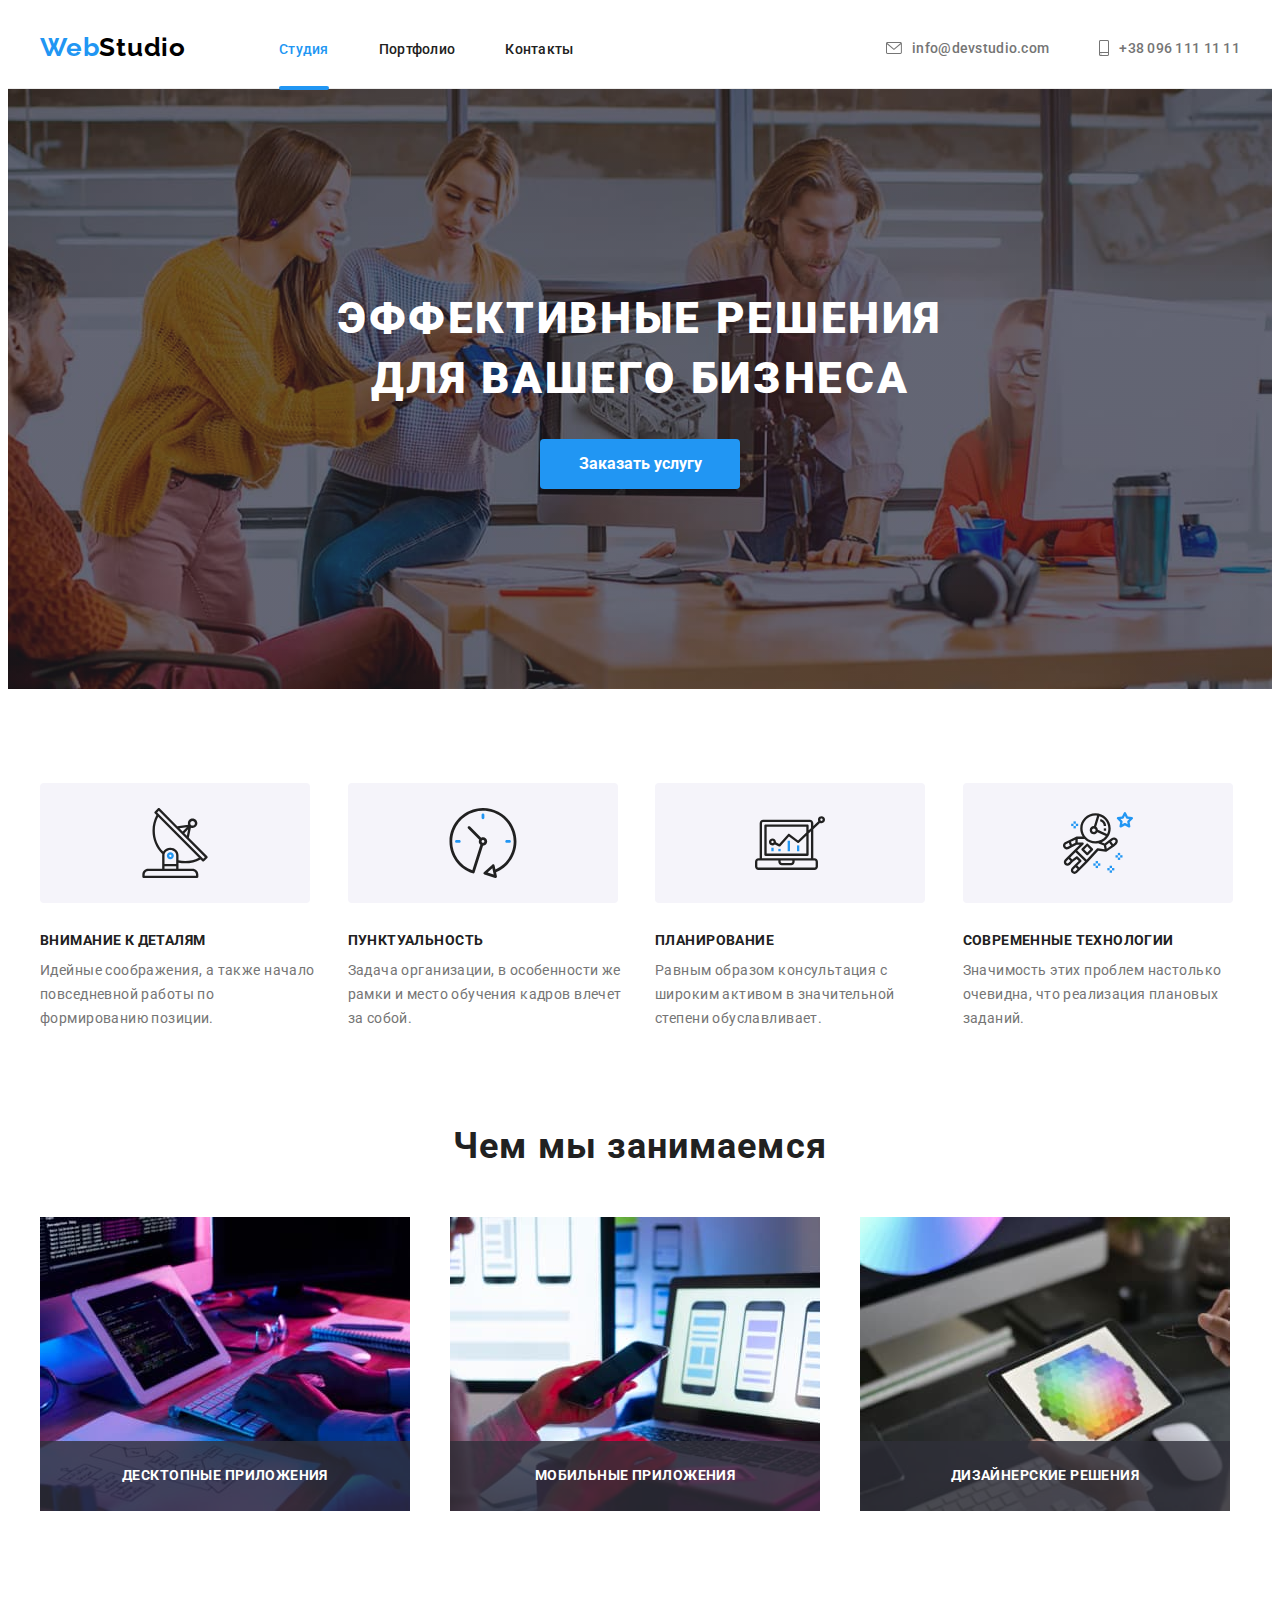
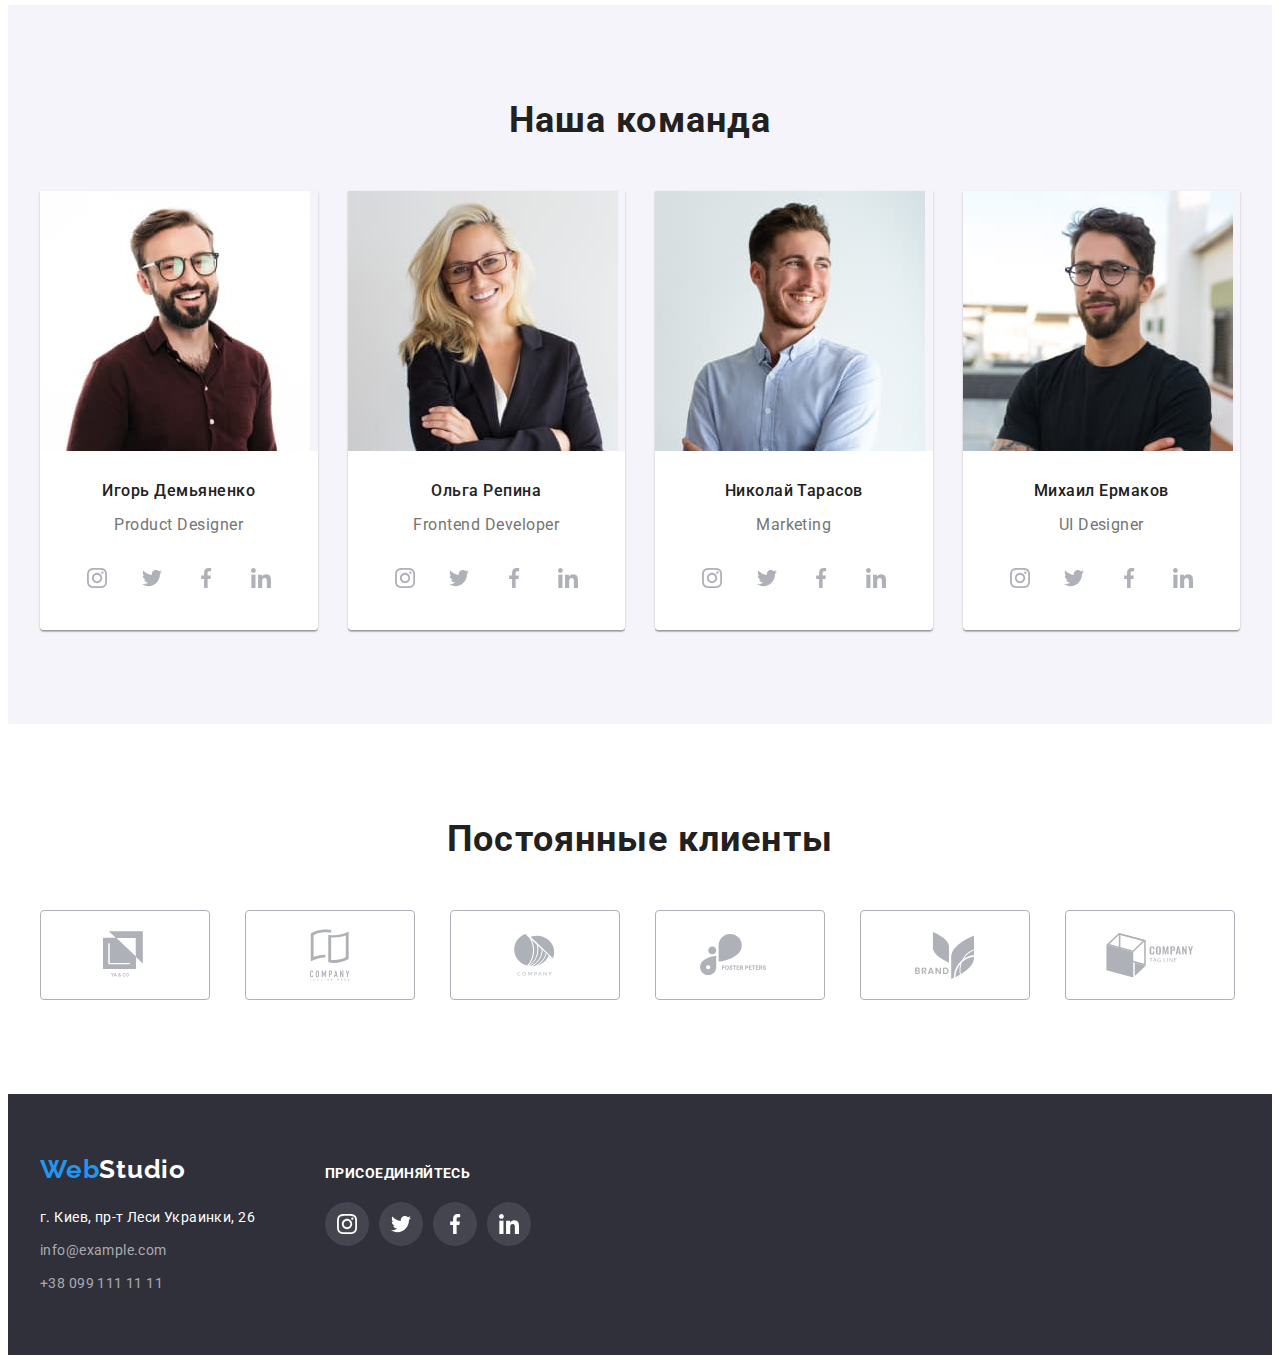
==== index.html @ cebd1005 "Добавляет файлы и папки с дз#5" ====
<!DOCTYPE html>
<html lang="ru">
<head>
    <meta charset="UTF-8">
    <meta http-equiv="X-UA-Compatible" content="IE=edge">
    <meta name="viewport" content="width=device-width, initial-scale=1.0">
    <title>Студия -> Веб-студия</title>
    <link rel="preconnect" href="https://fonts.gstatic.com">
    <link href="https://fonts.googleapis.com/css2?family=Raleway:wght@700&family=Roboto:wght@400;500;700;900&display=swap"
        rel="stylesheet">
    <link rel="stylesheet" href="https://cdnjs.cloudflare.com/ajax/libs/modern-normalize/1.0.0/modern-normalize.min.css"
        integrity="sha512-ISS7cAi1PEhQ8jnbJpJZMd29NlhNj4AWYyLOSp2CE/CsHxTCu+r+t0D2yoJudVrd0/8fTVPUVDzY5Tvli75u/g=="
        crossorigin="anonymous" />
    <link rel="stylesheet" href="https://cdnjs.cloudflare.com/ajax/libs/animate.css/4.1.1/animate.min.css" />
    <link rel="stylesheet" href="./css/styles.css">
</head>

<body>
    <header class="main-header">
        <div class="container">
            <nav class="navigation">
                <a class="logo link animate__rubberBand" href="./index.html" lang="en"><span class="part-logo">Web</span>Studio</a>
                <ul class="navigation-list list">
                    <li class="navigation-item">
                        <a class="navigation-link link current" href="./index.html">Студия</a>
                    </li>
                    <li class="navigation-item">
                        <a class="navigation-link link" href="./portfolio.html">Портфолио</a>
                    </li>
                    <li class="navigation-item">
                        <a class="navigation-link link" href="">Контакты</a>
                    </li>
                </ul>
            </nav>
            <ul class="list-contacts list">
                <li class="list-contacts-item">
                    <a class="channel-link link" href="mailto:info@devstudio.com">
                        <svg width="16" height="12" class="contacts-icon-mail">
                            <use href="./images/sprite.svg#icon-envelope"></use>
                        </svg>
                        info@devstudio.com</a>
                </li>
                <li class="list-contacts-item">
                    <a class="channel-link link" href="tel:+380961111111">
                        <svg width="10" height="16" class="contacts-icon-phone">
                            <use href="./images/sprite.svg#icon-phone"></use>
                        </svg>
                        +38 096 111 11 11</a>
                </li>
            </ul>
        </div>
    </header>
    <main class="main-content">
        <!-- HERO SECTION -->
        <section class="hero">
            <div class="container">
            <h1 class="main-title">Эффективные решения для вашего бизнеса</h1>
            <button class="modal-btn" type="button" data-modal-open>Заказать услугу</button>
            </div>
        </section>
        <!-- ADVANTAGES -->
        <section class="advantages">
            <div class="container">
                <h2 class="visually-hidden">Наши преимущества</h2>
                    <ul class="advantages-icon-list">
                        <li class="advantages-icon-item list">
                            <div class="advantages-icon">
                                <svg class="advantages-icon-img">
                                    <use href="./images/sprite.svg#icon-antenna">
                                    </use>
                                </svg>
                            </div>
                        </li>
                        <li class="advantages-icon-item list">
                            <div class="advantages-icon">
                                <svg class="advantages-icon-img">
                                    <use href="./images/sprite.svg#icon-clock">
                                    </use>
                                </svg>
                            </div>
                        </li>
                        <li class="advantages-icon-item list">
                            <div class="advantages-icon">
                                <svg class="advantages-icon-img">
                                    <use href="./images/sprite.svg#icon-diagram">
                                    </use>
                                </svg>
                            </div>
                        </li>
                        <li class="advantages-icon-item list">
                            <div class="advantages-icon">
                                <svg class="advantages-icon-img">
                                    <use href="./images/sprite.svg#icon-astronaut">
                                    </use>
                                </svg>
                            </div>
                        </li>
                    </ul>
                <ul class="advantages-list list">
                    <li class="advantages-list-item">
                        <h3 class="advantages-list-title">Внимание к деталям</h3>
                        <p class="advantages-list-description">Идейные соображения, а также начало повседневной работы по формированию
                            позиции.</p>
                    </li>
                    <li class="advantages-list-item">
                        <h3 class="advantages-list-title">Пунктуальность</h3>
                        <p class="advantages-list-description">Задача организации, в особенности же рамки и место обучения кадров влечет
                            за собой.</p>
                    </li>
                    <li class="advantages-list-item">
                        <h3 class="advantages-list-title">Планирование</h3>
                        <p class="advantages-list-description">Равным образом консультация с широким активом в значительной степени
                            обуславливает.</p>
                    </li>
                    <li class="advantages-list-item">
                        <h3 class="advantages-list-title">Современные технологии</h3>
                        <p class="advantages-list-description">Значимость этих проблем настолько очевидна, что реализация плановых
                            заданий.</p>
                    </li>
                </ul>
            </div>
        </section>
        <!-- WHAT WE DO -->
        <section class="our-work">
            <div class="container">
                <h2 class="second-title">Чем мы занимаемся</h2>
                <ul class="work-list list">
                    <li class="work-list-item">
                        <img class="work-list-img" src="./images/what_we_do/what_img_1.jpg" alt="разработчик пишет код" width="370"
                            height="294">
                            <p class="work-list-img-title">Десктопные приложения</p>
                    </li>
                    <li class="work-list-item">
                        <img class="work-list-img" src="./images/what_we_do/what_img_2.jpg"
                            alt="дизайнер выбирает варианты мобильной версии сайта" width="370" height="294">
                            <p class="work-list-img-title">Мобильные приложения</p>
                    </li>
                    <li class="work-list-item">
                        <img class="work-list-img" src="./images/what_we_do/what_img_3.jpg" alt="дизайнер выбирает цветовую палитру"
                            width="370" height="294">
                            <p class="work-list-img-title">Дизайнерские решения</p>
                    </li>
                </ul>
            </div>
        </section>
        <!-- OUR TEAM -->
        <section class="team">
            <div class="container">
                <h2 class="second-title">Наша команда</h2>
                <ul class="team-list list">
                    <li class="team-list-item">
                        <img class="team-list-img" src="./images/team/igor.jpg"
                            alt="парень в бордовой рубашке с бородой и в очках улыбается для фото" width="270" height="260">
                        <div class="description-card">
                            <h3 class="third-title">Игорь Демьяненко</h3>
                            <p class="team-list-description" lang="en">Product Designer</p>
                            <ul class="social-list list">
                                <li class="social-list-item">
                                    <a href="" class="social-list-link link">
                                        <svg class="social-list-icon">
                                            <use href="./images/sprite.svg#icon-instagram"></use>
                                        </svg>
                                    </a>
                                </li>
                                <li class="social-list-item">
                                    <a href="" class="social-list-link link">
                                        <svg class="social-list-icon">
                                            <use href="./images/sprite.svg#icon-twitter"></use>
                                        </svg>
                                    </a>
                                </li>
                                <li class="social-list-item">
                                    <a href="" class="social-list-link link">
                                        <svg class="social-list-icon">
                                            <use href="./images/sprite.svg#icon-facebook"></use>
                                        </svg>
                                    </a>
                                </li>
                                <li class="social-list-item">
                                    <a href="" class="social-list-link link">
                                        <svg class="social-list-icon">
                                            <use href="./images/sprite.svg#icon-linkedin"></use>
                                        </svg>
                                    </a>
                                </li>
                            </ul>
                        </div>
                    </li>
                    <li class="team-list-item">
                        <img class="team-list-img" src="./images/team/olga.jpg"
                            alt="девушка-блондинка в пиджаке и очках улыбается для фото" width="270" height="260">
                        <div class="description-card">
                            <h3 class="third-title">Ольга Репина</h3>
                            <p class="team-list-description" lang="en">Frontend Developer</p>
                            <ul class="social-list list">
                                <li class="social-list-item">
                                    <a href="" class="social-list-link link">
                                        <svg class="social-list-icon">
                                            <use href="./images/sprite.svg#icon-instagram"></use>
                                        </svg>
                                    </a>
                                </li>
                                <li class="social-list-item">
                                    <a href="" class="social-list-link link">
                                        <svg class="social-list-icon">
                                            <use href="./images/sprite.svg#icon-twitter"></use>
                                        </svg>
                                    </a>
                                </li>
                                <li class="social-list-item">
                                    <a href="" class="social-list-link link">
                                        <svg class="social-list-icon">
                                            <use href="./images/sprite.svg#icon-facebook"></use>
                                        </svg>
                                    </a>
                                </li>
                                <li class="social-list-item">
                                    <a href="" class="social-list-link link">
                                        <svg class="social-list-icon">
                                            <use href="./images/sprite.svg#icon-linkedin"></use>
                                        </svg>
                                    </a>
                                </li>
                            </ul>
                        </div>
                    </li>
                    <li class="team-list-item">
                        <img class="team-list-img" src="./images/team/nikolai.jpg"
                            alt="парень в светлой рубашке улыбается и смотрит в сторону" width="270" height="260">
                        <div class="description-card">
                            <h3 class="third-title">Николай Тарасов</h3>
                            <p class="team-list-description" lang="en">Marketing</p>
                            <ul class="social-list list">
                                <li class="social-list-item">
                                    <a href="" class="social-list-link link">
                                        <svg class="social-list-icon">
                                            <use href="./images/sprite.svg#icon-instagram"></use>
                                        </svg>
                                    </a>
                                </li>
                                <li class="social-list-item">
                                    <a href="" class="social-list-link link">
                                        <svg class="social-list-icon">
                                            <use href="./images/sprite.svg#icon-twitter"></use>
                                        </svg>
                                    </a>
                                </li>
                                <li class="social-list-item">
                                    <a href="" class="social-list-link link">
                                        <svg class="social-list-icon">
                                            <use href="./images/sprite.svg#icon-facebook"></use>
                                        </svg>
                                    </a>
                                </li>
                                <li class="social-list-item">
                                    <a href="" class="social-list-link link">
                                        <svg class="social-list-icon">
                                            <use href="./images/sprite.svg#icon-linkedin"></use>
                                        </svg>
                                    </a>
                                </li>
                            </ul>
                        </div>  
                    </li>
                    <li class="team-list-item">
                        <img class="team-list-img" src="./images/team/mihail.jpg" alt="парень с бородой, в очках и черной футболке"
                            width="270" height="260">
                        <div class="description-card">
                            <h3 class="third-title">Михаил Ермаков</h3>
                            <p class="team-list-description" lang="en">UI Designer</p>
                            <ul class="social-list list">
                                <li class="social-list-item">
                                    <a href="" class="social-list-link link">
                                        <svg class="social-list-icon">
                                            <use href="./images/sprite.svg#icon-instagram"></use>
                                        </svg>
                                    </a>
                                </li>
                                <li class="social-list-item">
                                    <a href="" class="social-list-link link">
                                        <svg class="social-list-icon">
                                            <use href="./images/sprite.svg#icon-twitter"></use>
                                        </svg>
                                    </a>
                                </li>
                                <li class="social-list-item">
                                    <a href="" class="social-list-link link">
                                        <svg class="social-list-icon">
                                            <use href="./images/sprite.svg#icon-facebook"></use>
                                        </svg>
                                    </a>
                                </li>
                                <li class="social-list-item">
                                    <a href="" class="social-list-link link">
                                        <svg class="social-list-icon">
                                            <use href="./images/sprite.svg#icon-linkedin"></use>
                                        </svg>
                                    </a>
                                </li>
                            </ul>
                        </div>  
                    </li>
                </ul>
            </div>
        </section>
        <!-- REGULAR CLIENTS -->
        <section class="regular-clients">
            <div class="container">
                <h2 class="second-title">Постоянные клиенты</h2>
                <ul class="regular-clients-list list">
                    <li class="regular-clients-item">
                        <a href="" class="regular-clients-link link">
                                <svg width="44" height="49" class="regular-clients-icon">
                                    <use href="./images/sprite.svg#icon-logo_1"></use>
                                </svg>
                        </a>
                    </li>
                    <li class="regular-clients-item">
                        <a href="" class="regular-clients-link link">
                                <svg width="40" height="52" class="regular-clients-icon">
                                    <use href="./images/sprite.svg#icon-logo_2"></use>
                                </svg>
                        </a>
                    </li>
                    <li class="regular-clients-item">
                        <a href="" class="regular-clients-link link">
                                <svg width="41" height="42" class="regular-clients-icon">
                                    <use href="./images/sprite.svg#icon-logo_3"></use>
                                </svg>
                        </a>
                    </li>
                    <li class="regular-clients-item">
                        <a href="" class="regular-clients-link link">
                                <svg width="79" height="42" class="regular-clients-icon">
                                    <use href="./images/sprite.svg#icon-logo_4"></use>
                                </svg>
                        </a>
                    </li>
                    <li class="regular-clients-item">
                        <a href="" class="regular-clients-link link">
                                <svg width="59" height="47" class="regular-clients-icon">
                                    <use href="./images/sprite.svg#icon-logo_5"></use>
                                </svg>
                        </a>
                    </li>
                    <li class="regular-clients-item">
                        <a href="" class="regular-clients-link link">
                                <svg width="88" height="45" class="regular-clients-icon">
                                    <use href="./images/sprite.svg#icon-logo_6"></use>
                                </svg>
                        </a>
                    </li>
                </ul>
            </div>
        </section>
    </main>
    <footer class="contact-information">
    <!-- CONTACT INFORMATION -->
        <div class="container contact-info-container">
            <div class="contact-address-container">
                <a class="link logo logo-white" href="./index.html" lang="en"><span class="part-logo">Web</span>Studio</a>
                <address class="address">
                    <ul class="contact-list list">
                        <li class="contact-list-item">
                            <a class="contact-link-address link" href="https://goo.gl/maps/SzbFPfj4iSwk4chh7" target="_blank"
                                rel="noopener noreferrer">
                                г. Киев, пр-т Леси Украинки, 26</a>
                        </li>
                        <li class="contact-list-item">
                            <a class="contact-link-item link" href="mailto:info@example.com" lang="en">info@example.com</a>
                        </li>
                        <li class="contact-list-item">
                            <a class="contact-link-item link" href="tel:+380991111111">+38 099 111 11 11</a>
                        </li>
                    </ul>
                </address>
            </div>
            <div class="social-links-footer">
                <p class="social-title">присоединяйтесь</p>
                <ul class="social-links-footer-list list">
                    <li class="social-links-footer-item">
                        <a href="" class="social-links-footer-link link">
                            <svg class="social-links-footer-icon">
                                <use href="./images/sprite.svg#icon-instagram"></use>
                            </svg>
                        </a>
                    </li>
                    <li class="social-links-footer-item">
                        <a href="" class="social-links-footer-link link">
                            <svg class="social-links-footer-icon">
                                <use href="./images/sprite.svg#icon-twitter"></use>
                            </svg>
                        </a>
                    </li>
                    <li class="social-links-footer-item">
                        <a href="" class="social-links-footer-link link">
                            <svg class="social-links-footer-icon">
                                <use href="./images/sprite.svg#icon-facebook"></use>
                            </svg>
                        </a>
                    </li>
                    <li class="social-links-footer-item">
                        <a href="" class="social-links-footer-link link">
                            <svg class="social-links-footer-icon">
                                <use href="./images/sprite.svg#icon-linkedin"></use>
                            </svg>
                        </a>
                    </li>
                </ul>
            </div>
        </div>
    </footer>
<!-- MODAL WINDOW -->
    <div class="backdrop is-hidden" data-modal>
        <div class="modal">
            <button class="modal-close-btn" type="button" data-modal-close>
                <svg width="30" height="30" class="modal-close-btn-icon">
                    <use href="./images/sprite.svg#icon-close-black-btn"></use>
                </svg>
            </button>
        </div>
    </div>

    <script src="./js/modal.js"></script>
</body>

</html>
---- css/styles.css ----
:root {
  --main-font: "Roboto", sans-serif;
  --secondary-font: "Raleway", sans-serif;
  --accent-color: #2196f3;
  --main-color: #212121;
  --black-color: #000000;
  --white-color: #ffffff;
  --content-description: #757575;
  --background: #f5f4fa;
  --background-btn-hover: #188ce8;
  --background-section: #2f303a;
  --text-color-default: rgba(255, 255, 255, 0.6);
  --second-title-mb: 50px;
  --filters-btn-pd: 6px 22px;
  --section-pt: 94px;
  --section-pb: 94px;
  --link-padding-tp: 32px;
  --link-padding-bt: 32px;
  --color-icon-clients: #afb1b8;
  --transition-time-cubic: 250ms cubic-bezier(0.4, 0, 0.2, 1);
  --transition-time-cubic-modal: 500ms cubic-bezier(0.4, 0, 0.2, 1);
}

body {
  font-family: var(--main-font);
  color: var(--main-color);
}

h1,
h2,
h3,
h4,
h5,
h6,
p {
  margin: 0;
}

ul,
ol {
  margin: 0;
  padding: 0;
}

img {
  display: block;
}

.link {
  text-decoration: none;
}

.list {
  list-style: none;
}

.address {
  font-style: normal;
}

.visually-hidden {
  position: absolute !important;
  clip: rect(1px 1px 1px 1px); /* IE6, IE7 */
  clip: rect(1px, 1px, 1px, 1px);
  padding: 0 !important;
  border: 0 !important;
  height: 1px !important;
  width: 1px !important;
  overflow: hidden;
}

.container {
  width: 1200px;
  margin: 0 auto;
  padding-left: 15px;
  padding-right: 15px;
}
/* ========= COMPONENTS =========*/
.logo {
  font-family: var(--secondary-font);
  font-weight: 700;
  font-size: 26px;
  line-height: 1.2;
  letter-spacing: 0.03em;
  color: var(--black-color);
  margin-right: 93px;
  animation-duration: 2000ms;
}

.logo.link.animate__rubberBand {
  padding-top: 24px;
  padding-bottom: 25px;
}

.part-logo {
  color: var(--accent-color);
}

.logo-white {
  margin: auto;
  color: var(--white-color);
}

.second-title {
  font-weight: 700;
  font-size: 36px;
  line-height: 1.17;
  letter-spacing: 0.03em;
}

.social-list {
  display: flex;
  align-items: center;
  justify-content: space-between;
}

.social-list-link {
  display: flex;
  align-items: center;
  justify-content: center;
  width: 44px;
  height: 44px;
  border-radius: 50%;
  background-color: var(--white-color);

  transition: background-color var(--transition-time-cubic);
}

.social-list-link:hover,
.social-list-link:focus {
  background-color: var(--accent-color);
}

.social-list-icon {
  width: 20px;
  height: 20px;
  fill: var(--color-icon-clients);

  transition: fill var(--transition-time-cubic);
}

.social-list-link:hover .social-list-icon,
.social-list-link:focus .social-list-icon {
  fill: var(--white-color);
}
/* ========= END COMPONENTS =========*/

/* ========= HEADER =========*/
.main-header {
  border-bottom: 1px solid #ececec;
}

.main-header .container {
  display: flex;
  align-items: center;
}

.navigation {
  display: flex;
  align-items: center;
}

.navigation-list {
  display: flex;
  align-items: center;
}

.navigation-item:not(:last-child) {
  margin-right: 50px;
}

.list-contacts {
  display: flex;
  align-items: center;
  margin-left: auto;
}

.list-contacts-item:not(:last-child) {
  margin-right: 50px;
}

.navigation-link {
  position: relative;
  font-weight: 500;
  font-size: 14px;
  line-height: 1.15;
  letter-spacing: 0.02em;
  padding-top: var(--link-padding-tp);
  padding-bottom: var(--link-padding-bt);
  color: var(--main-color);

  transition: color var(--transition-time-cubic);
}

.navigation-link:hover,
.navigation-link:focus {
  color: var(--accent-color);
}

.navigation-link.link.current::after {
  position: absolute;
  display: block;
  content: "";
  width: 100%;
  height: 4px;
  background-color: var(--accent-color);
  border-radius: 2px;
  transform: translateY(28px);
}

.channel-link {
  display: flex;
  align-items: center;
  font-weight: 500;
  font-size: 14px;
  line-height: 1.15;
  letter-spacing: 0.02em;
  padding-top: var(--link-padding-tp);
  padding-bottom: var(--link-padding-bt);
  color: var(--content-description);

  transition: color var(--transition-time-cubic);
}

.channel-link:hover,
.channel-link:focus {
  color: var(--accent-color);
}

.contacts-icon-mail {
  margin-right: 10px;
  fill: currentColor;
}

.contacts-icon-phone {
  margin-right: 10px;
  fill: currentColor;
}

.navigation-link.link.current {
  color: var(--accent-color);
}
/* ========= END HEADER =========*/

/* ========= HERO =========*/
.modal-btn {
  min-width: 200px;
  padding: 10px 32px;
  margin: 0 auto;
  display: block;
  font-family: inherit;
  font-weight: 700;
  font-size: 16px;
  line-height: 1.88;
  text-align: center;
  background-color: var(--accent-color);
  box-shadow: 0px 4px 4px rgba(0, 0, 0, 0.15);
  border-radius: 4px;
  cursor: pointer;
  border: none;
  color: var(--white-color);

  transition: background-color var(--transition-time-cubic),
    box-shadow var(--transition-time-cubic);
}

.modal-btn:hover,
.modal-btn:focus {
  background-color: var(--background-btn-hover);
  box-shadow: 0px 4px 4px rgba(0, 0, 0, 0.15);
  border-radius: 4px;
}

.main-title {
  max-width: 696px;
  font-weight: 900;
  margin: 0 auto;
  text-align: center;
  font-size: 44px;
  line-height: 1.36;
  letter-spacing: 0.06em;
  text-transform: uppercase;
  margin-bottom: 30px;
  color: var(--white-color);
}

.hero {
  background: var(--background-section);
  padding: 200px 0;
  margin: 0 auto;
  max-width: 1600px;
  background-image: linear-gradient(
      rgba(47, 48, 58, 0.4),
      rgba(47, 48, 58, 0.4)
    ),
    url("../images/hero/bg.jpg");
  background-repeat: no-repeat;
  background-position: center;
  background-color: #c4c4c4;
}
/* ========= END HERO =========*/

/* ========= ADVANTAGES =========*/
.advantages {
  padding-top: var(--section-pt);
  padding-bottom: 47px;
}

.advantages-icon {
  display: flex;
  align-items: center;
  justify-content: center;
  width: 270px;
  height: 120px;
  background: #f5f4fa;
  border-radius: 4px;
}

.advantages-icon-list {
  display: flex;
  align-items: center;
  margin-bottom: 30px;
  margin-left: -30px;
  margin-top: -30px;
}

.advantages-icon-item {
  flex-basis: calc(100% / 4 - 30px);
  margin-left: 30px;
  margin-top: 30px;
}

.advantages-icon-img {
  display: flex;
  align-items: center;
  width: 70px;
  height: 70px;
}

.advantages-list {
  display: flex;
  align-items: center;
  margin-left: -30px;
  margin-top: -30px;
}

.advantages-list-item {
  flex-basis: calc(100% / 4 - 30px);
  margin-left: 30px;
  margin-top: 30px;
}

.advantages-list-title {
  font-weight: 700;
  font-size: 14px;
  line-height: 1.14;
  letter-spacing: 0.03em;
  text-transform: uppercase;
  margin-bottom: 10px;
}

.advantages-list-description {
  font-weight: 400;
  font-size: 14px;
  line-height: 1.71;
  letter-spacing: 0.03em;

  color: var(--content-description);
}
/* ========= END ADVANTAGES =========*/

/* ========= WHAT WE DO =========*/
.our-work {
  padding-top: 47px;
  padding-bottom: var(--section-pb);
}

.second-title {
  text-align: center;
  margin-bottom: var(--second-title-mb);
}

.work-list {
  display: flex;
  align-items: center;
  margin-left: -30px;
  margin-top: -30px;
}

.work-list-item {
  position: relative;
  flex-basis: calc(100% / 3 - 30px);
  margin-left: 30px;
  margin-top: 30px;
}

.work-list-img-title {
  position: absolute;
  display: flex;
  justify-content: center;
  align-items: center;
  overflow: hidden;
  left: 0px;
  bottom: 0px;
  font-weight: 700;
  font-size: 14px;
  line-height: 1.14;
  text-align: center;
  letter-spacing: 0.03em;
  text-transform: uppercase;
  color: var(--white-color);
  width: 370px;
  height: 70px;
  background-color: rgba(47, 48, 58, 0.8);
}

/* ========= END WHAT WE DO =========*/

/* ========= OUR TEAM =========*/
.team {
  padding-top: var(--section-pt);
  padding-bottom: var(--section-pb);
  background: var(--background);
}

.team-list {
  display: flex;
  align-items: center;
  margin-left: -30px;
  margin-top: -30px;
}

.team-list-item {
  flex-basis: calc(100% / 4 - 30px);
  margin-left: 30px;
  margin-top: 30px;
  box-shadow: 0px 1px 3px hsla(0, 0%, 0%, 0.12), 0px 1px 1px rgba(0, 0, 0, 0.14),
    0px 2px 1px rgba(0, 0, 0, 0.2);
  border-radius: 0px 0px 4px 4px;
}

.description-card {
  padding: 30px 35px;
  background-color: var(--white-color);
  border-radius: 0px 0px 4px 4px;
}

.third-title {
  text-align: center;
  font-weight: 500;
  font-size: 16px;
  line-height: 1.19;
  letter-spacing: 0.03em;
  margin-bottom: 10px;
  color: var(--main-color);
}

.team-list-description {
  font-weight: 400;
  font-size: 16px;
  line-height: 1.9;
  letter-spacing: 0.03em;
  text-align: center;
  color: var(--content-description);
  margin-bottom: 16px;
}
/* ========= END OUR TEAM =========*/

/* ========= REGULAR CLIENTS =========*/
.regular-clients {
  padding-top: 94px;
  padding-bottom: 94px;
}

.regular-clients-list {
  display: flex;
  align-items: center;
  margin-left: -30px;
  margin-top: -30px;
}

.regular-clients-item {
  flex-basis: calc(100% / 6 - 30px);
  margin-left: 30px;
  margin-top: 30px;
}

.regular-clients-link {
  display: flex;
  align-items: center;
  justify-content: center;
  width: 170px;
  height: 90px;
  border: 1px solid #afb1b8;
  box-sizing: border-box;
  border-radius: 4px;
  color: var(--color-icon-clients);

  transition: border-color var(--transition-time-cubic);
}

.regular-clients-link:hover,
.regular-clients-link:focus {
  border-color: var(--accent-color);
}

.regular-clients-icon {
  fill: currentColor;

  transition: fill var(--transition-time-cubic);
}

.regular-clients-link:hover .regular-clients-icon,
.regular-clients-link:focus .regular-clients-icon {
  fill: var(--accent-color);
}
/* ========= END REGULAR CLIENTS =========*/

/* ========= CONTACT INFORMATION =========*/
.contact-information {
  display: flex;
  align-items: center;
}

.contact-address-container {
  margin-right: 70px;
}

.link.logo.logo-white {
  display: block;
  margin-bottom: 20px;
}

.contact-list {
  display: flex;
  flex-direction: column;
}

.contact-link-address {
  font-size: 14px;
  line-height: 1.71;
  letter-spacing: 0.03em;
  padding-top: 3px;
  padding-bottom: 3px;

  color: var(--white-color);
}

.contact-list-item:not(:last-child) {
  margin-bottom: 9px;
}

.contact-link-item {
  font-size: 14px;
  line-height: 1.71;
  letter-spacing: 0.03em;
  padding-top: 3px;
  padding-bottom: 3px;

  color: var(--text-color-default);
}

.contact-information {
  padding-top: 60px;
  padding-bottom: 60px;
  background-color: var(--background-section);
}

.contact-info-container {
  display: flex;
  align-items: baseline;
}

.social-title {
  display: block;
  font-family: var(--main-font);
  font-weight: 700;
  font-size: 14px;
  line-height: 1.14;
  letter-spacing: 0.03em;
  text-transform: uppercase;
  color: var(--white-color);
  margin-bottom: 20px;
}

.social-links-footer-list {
  display: flex;
  align-items: center;
  justify-content: space-between;
}

.social-links-footer-item:not(:last-child) {
  margin-right: 10px;
}

.social-links-footer-icon {
  width: 20px;
  height: 20px;
  fill: var(--white-color);
}

.social-links-footer-link {
  display: flex;
  align-items: center;
  justify-content: center;
  width: 44px;
  height: 44px;
  border-radius: 50%;
  background-color: rgba(255, 255, 255, 0.1);

  transition: background-color var(--transition-time-cubic);
}

.social-links-footer-link:hover,
.social-links-footer-link:focus {
  background-color: var(--accent-color);
}
/* ========= END CONTACT INFORMATION =========*/

/* ========= FILTER =========*/
.filter-works {
  padding-top: var(--section-pt);
  padding-bottom: var(--section-pb);
}

.filter-works-list {
  display: flex;
  align-items: center;
  justify-content: center;
  margin-bottom: 50px;
}

.filter-works-item:not(:last-child) {
  margin-right: 8px;
}

.filter-works-btn {
  font-family: inherit;
  font-weight: 500;
  font-size: 16px;
  line-height: 1.63;
  text-align: center;
  letter-spacing: 0.03em;
  cursor: pointer;
  border: none;
  border-radius: 4px;
  background: var(--background);
  padding: var(--filters-btn-pd);

  transition: background-color var(--transition-time-cubic),
    color var(--transition-time-cubic), box-shadow var(--transition-time-cubic);
}

.filter-works-btn:hover,
.filter-works-btn:focus {
  background-color: var(--accent-color);
  color: var(--white-color);
  box-shadow: 0px 3px 1px rgba(0, 0, 0, 0.1), 0px 1px 2px rgba(0, 0, 0, 0.08),
    0px 2px 2px rgba(0, 0, 0, 0.12);
}
/* ========= END FILTER =========*/

/* ========= OUR WORKS =========*/

.works-list {
  display: flex;
  flex-wrap: wrap;
  margin-left: -30px;
  margin-top: -30px;
}

.works-list-item {
  flex-basis: calc(100% / 3 - 30px);
  margin-left: 30px;
  margin-top: 30px;
}

.works-list-item:hover,
.works-list-item:focus {
  box-shadow: 0px 1px 1px rgba(0, 0, 0, 0.12), 0px 4px 4px rgba(0, 0, 0, 0.06),
    1px 4px 6px rgba(0, 0, 0, 0.16);
  cursor: pointer;
}

.description-container {
  padding: 20px 24px;
  border: 1px solid #eeeeee;
  border-top: none;
}

.work-list-content-wrapper {
  position: relative;
  overflow: hidden;
}

.overlay {
  position: absolute;
  top: 0;
  left: 0;
  height: 100%;
  background-color: rgba(33, 150, 243, 0.9);
  color: var(--white-color);
  padding: 63px 24px;
  font-weight: 400;
  font-size: 18px;
  line-height: 1.56;
  letter-spacing: 0.03em;
  overflow: auto;
  opacity: 0;
  transform: translateY(100%);
  transition: transform var(--transition-time-cubic),
    opacity var(--transition-time-cubic);
}

.works-list-item-link:hover .overlay,
.works-list-item-link:focus .overlay {
  transform: translateY(0%);
  opacity: 1;
}

.works-img-name {
  font-weight: 700;
  font-size: 18px;
  line-height: 2;
  letter-spacing: 0.06em;
  margin-bottom: 4px;
  color: var(--main-color);
}

.works-img-description {
  font-weight: 400;
  font-size: 16px;
  line-height: 1.88;
  letter-spacing: 0.03em;
  color: var(--content-description);
}
/* ========= END OUR WORKS =========*/

/* ========= MODAL BTNs & BACKDROPs =========*/

.backdrop {
  position: fixed;
  top: 0;
  left: 0;
  width: 100vw;
  height: 100vh;
  background-color: rgba(0, 0, 0, 0.2);

  opacity: 1;
  transition: visibility var(--transition-time-cubic-modal),
    opacity var(--transition-time-cubic-modal),
    pointer-events var(--transition-time-cubic-modal);
}

.is-hidden {
  opacity: 0;
  visibility: hidden;
  pointer-events: none;
}

.backdrop.is-hidden .modal {
  transform: translate(-50%, -35%) rotate(180deg) scale(0);
}

.modal {
  position: absolute;
  top: 50%;
  left: 50%;
  transform: translate(-50%, -50%) rotate(360deg) scale(1);
  width: 528px;
  height: 581px;
  background-color: var(--white-color);

  transition: transform var(--transition-time-cubic-modal);
}

.modal-close-btn {
  position: absolute;
  top: 8px;
  right: 8px;
  display: flex;
  justify-content: center;
  align-items: center;
  width: 30px;
  height: 30px;
  background: var(--white-color);
  border: 1px solid rgba(0, 0, 0, 0.1);
  border-radius: 50%;
  cursor: pointer;
}

/* ========= END MODAL BTNs & BACKDROPs =========*/
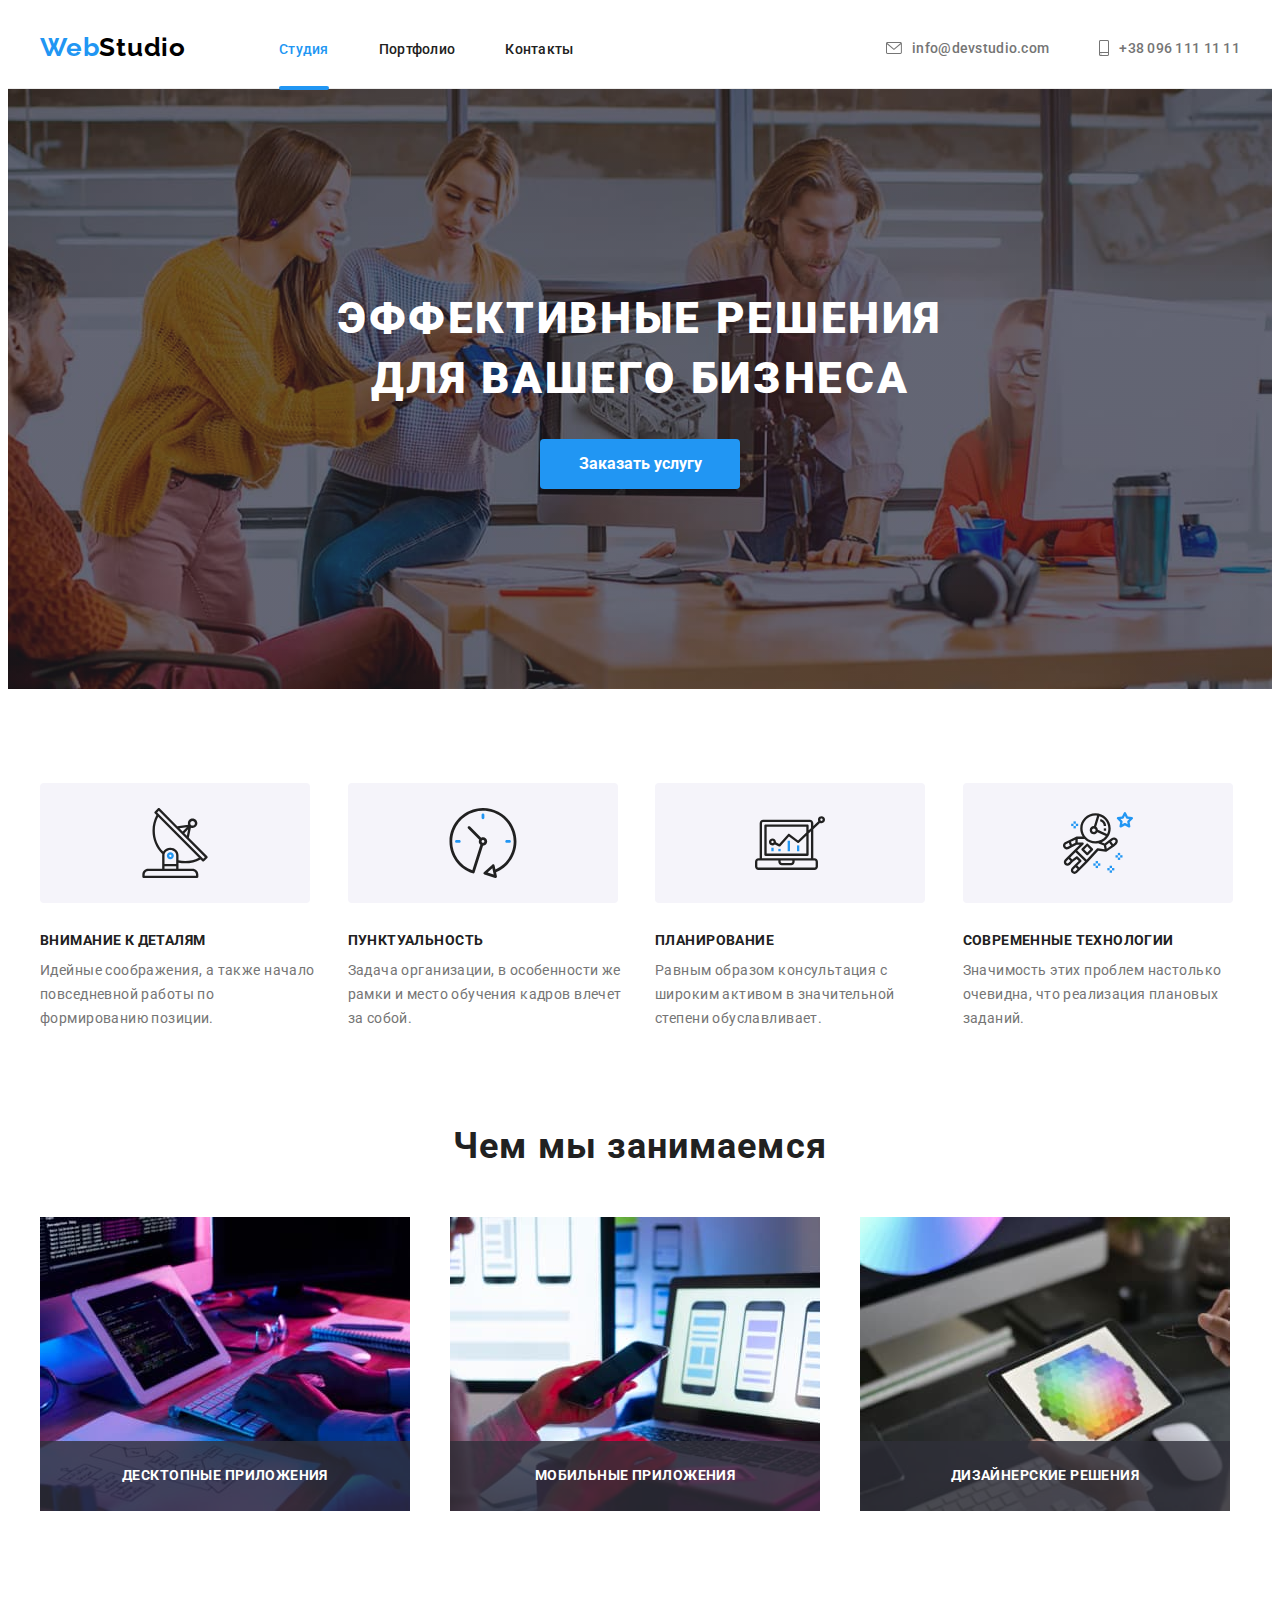
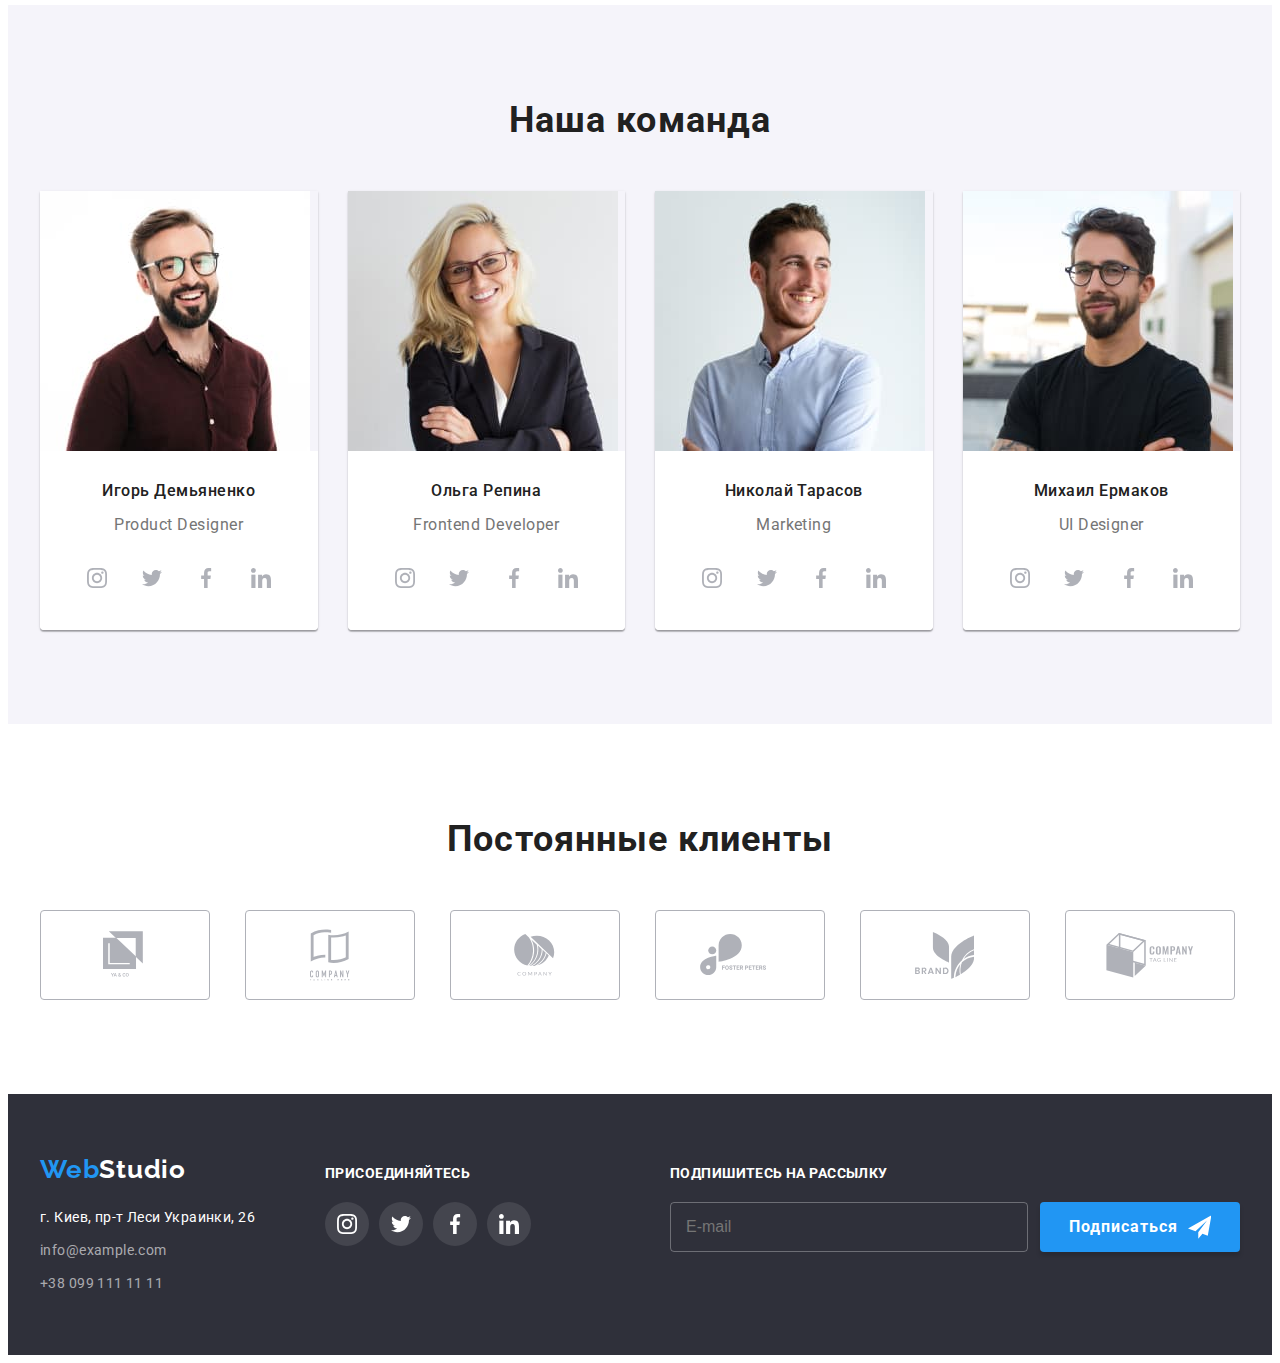
==== commit 33bf65b2: "Добавляет форму для подписки в футере" ====
--- a/index.html
+++ b/index.html
@@ -408,6 +408,19 @@
                     </li>
                 </ul>
             </div>
+            <div class="email-form">
+                <p class="email-form-title">подпишитесь на рассылку</p>
+                <div class="email-form-container">
+                    <form action="#" class="subscribe-form">
+                        <input type="email" class="contact-form-email" placeholder="E-mail">
+                        <button type="submit" class="email-form-btn"><span class="text-btn">Подписаться</span>
+                            <svg width="24" height="24" class="email-form-btn-icon">
+                                <use href="./images/sprite.svg#icon-icon_send"></use>
+                            </svg>
+                        </button>
+                    </form>
+                </div>
+            </div>
         </div>
     </footer>
 <!-- MODAL WINDOW -->
--- a/css/styles.css
+++ b/css/styles.css
@@ -571,8 +571,11 @@
   align-items: baseline;
 }
 
+/* .social-links-footer {
+  margin-right: 93px;
+} */
+
 .social-title {
-  display: block;
   font-family: var(--main-font);
   font-weight: 700;
   font-size: 14px;
@@ -615,6 +618,69 @@
 .social-links-footer-link:focus {
   background-color: var(--accent-color);
 }
+
+.email-form {
+  margin-left: auto;
+}
+
+.email-form-title {
+  font-family: var(--main-font);
+  font-weight: 700;
+  font-size: 14px;
+  line-height: 1.14;
+  letter-spacing: 0.03em;
+  text-transform: uppercase;
+  color: var(--white-color);
+  margin-bottom: 20px;
+}
+
+.subscribe-form {
+  display: flex;
+  align-items: center;
+}
+
+.contact-form-email {
+  width: 358px;
+  height: 50px;
+  font-weight: 400;
+  font-size: 16px;
+  line-height: 1.25;
+  border: 1px solid rgba(255, 255, 255, 0.3);
+  box-sizing: border-box;
+  border-radius: 4px;
+  color: rgba(255, 255, 255, 0.6);
+  background-color: transparent;
+  padding: 15px;
+  margin-right: 12px;
+}
+
+.email-form-btn {
+  display: flex;
+  text-align: center;
+  max-width: 200px;
+  font-family: var(--main-font);
+  font-weight: 700;
+  font-size: 16px;
+  line-height: 1.88;
+  letter-spacing: 0.06em;
+  color: var(--white-color);
+  padding: 10px 29px;
+  background: var(--accent-color);
+  box-shadow: 0px 4px 4px rgba(0, 0, 0, 0.15);
+  border-radius: 4px;
+  cursor: pointer;
+  border: none;
+}
+
+.text-btn {
+  margin-right: 10px;
+}
+
+.email-form-btn-icon {
+  align-self: center;
+  fill: var(--white-color);
+}
+
 /* ========= END CONTACT INFORMATION =========*/
 
 /* ========= FILTER =========*/
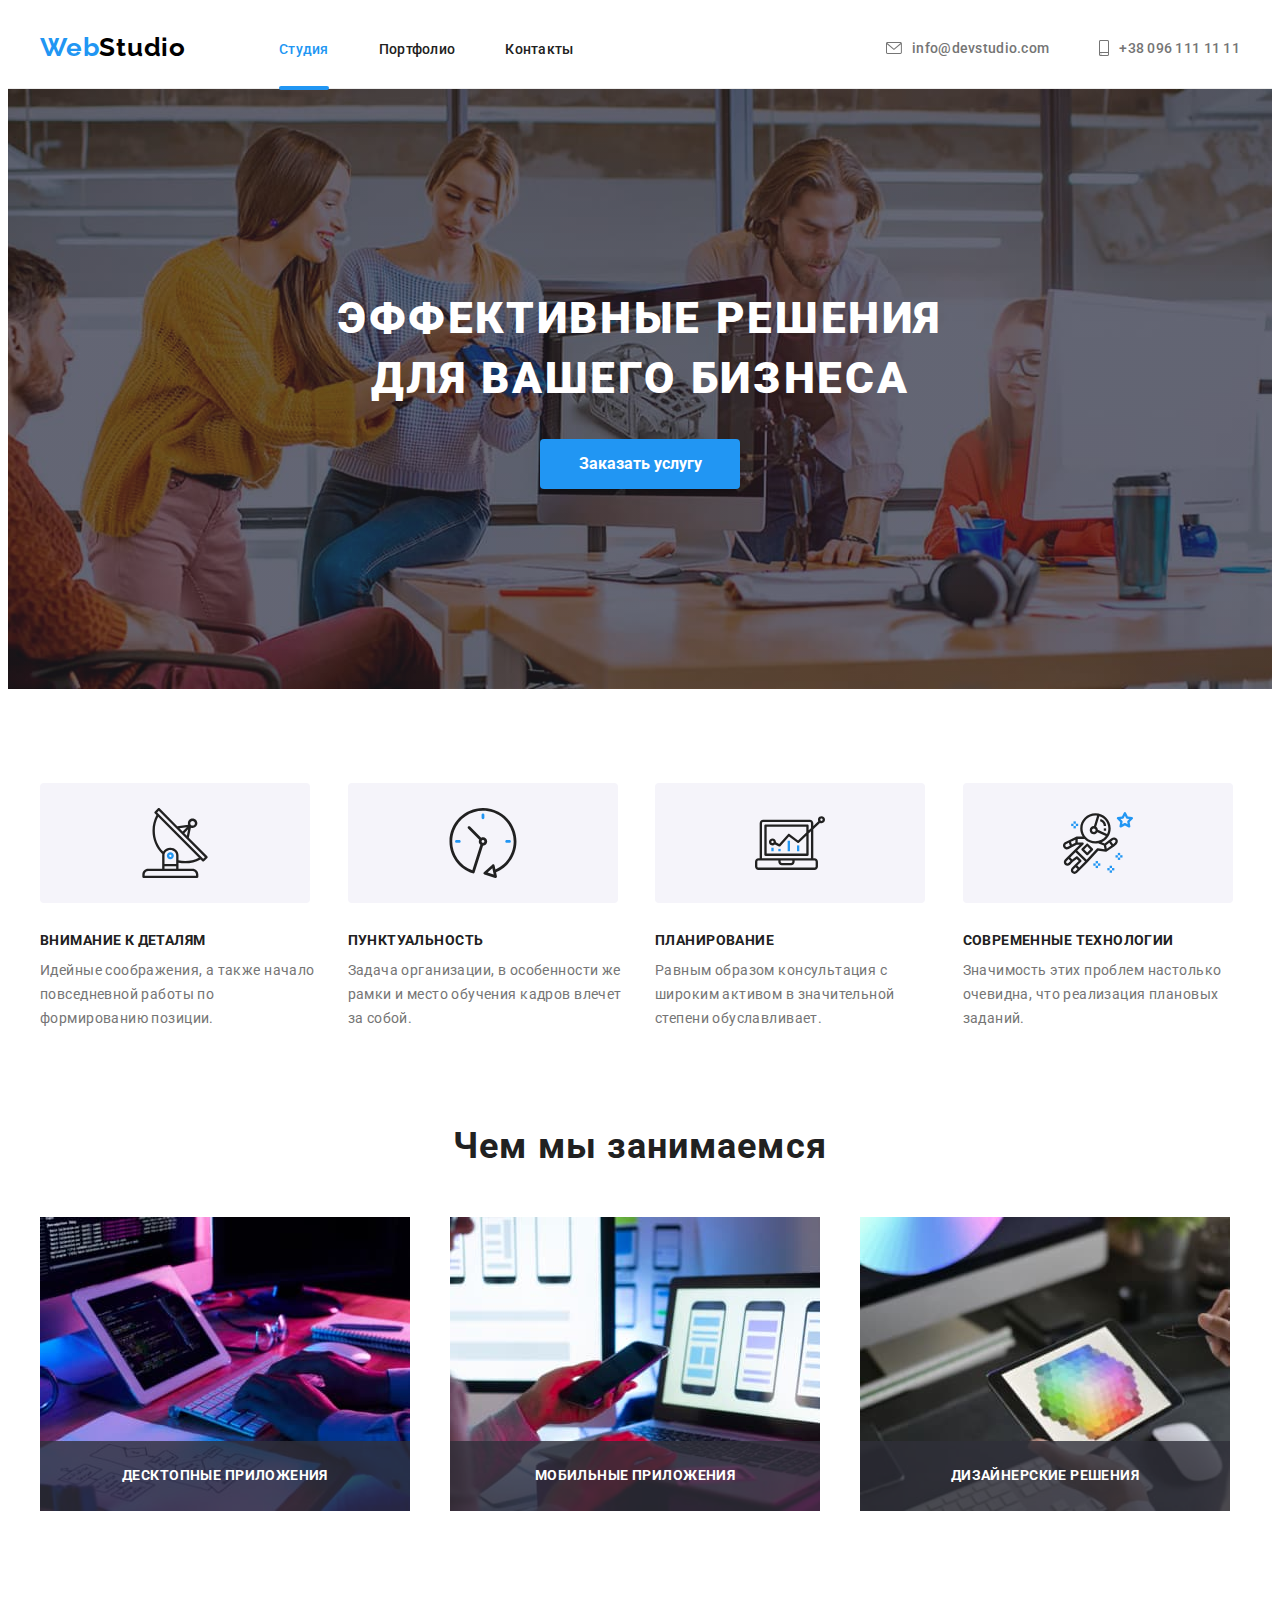
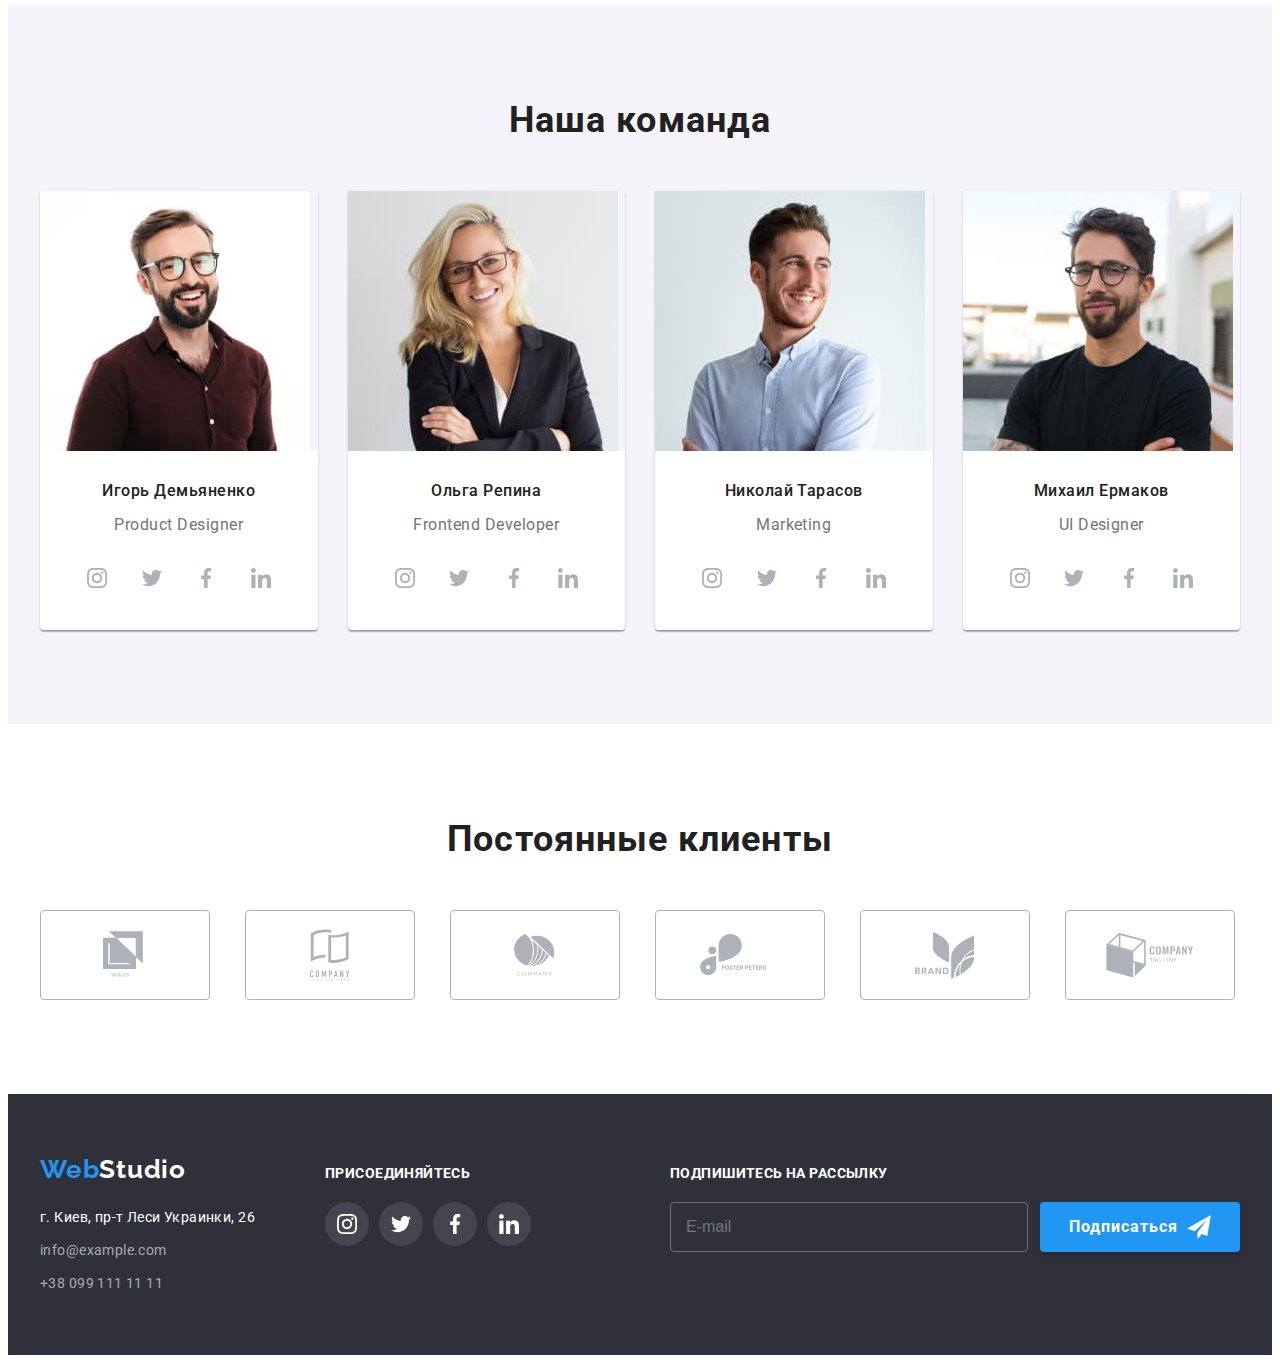
==== commit 8786298c: "Убирает лишний див и лишние стили" ====
--- a/index.html
+++ b/index.html
@@ -410,16 +410,14 @@
             </div>
             <div class="email-form">
                 <p class="email-form-title">подпишитесь на рассылку</p>
-                <div class="email-form-container">
                     <form action="#" class="subscribe-form">
                         <input type="email" class="contact-form-email" placeholder="E-mail">
-                        <button type="submit" class="email-form-btn"><span class="text-btn">Подписаться</span>
+                        <button type="submit" class="email-form-btn">Подписаться
                             <svg width="24" height="24" class="email-form-btn-icon">
                                 <use href="./images/sprite.svg#icon-icon_send"></use>
                             </svg>
                         </button>
                     </form>
-                </div>
             </div>
         </div>
     </footer>
--- a/css/styles.css
+++ b/css/styles.css
@@ -656,8 +656,9 @@
 
 .email-form-btn {
   display: flex;
-  text-align: center;
-  max-width: 200px;
+  align-items: center;
+  justify-content: space-between;
+  min-width: 200px;
   font-family: var(--main-font);
   font-weight: 700;
   font-size: 16px;
@@ -672,12 +673,7 @@
   border: none;
 }
 
-.text-btn {
-  margin-right: 10px;
-}
-
 .email-form-btn-icon {
-  align-self: center;
   fill: var(--white-color);
 }
 
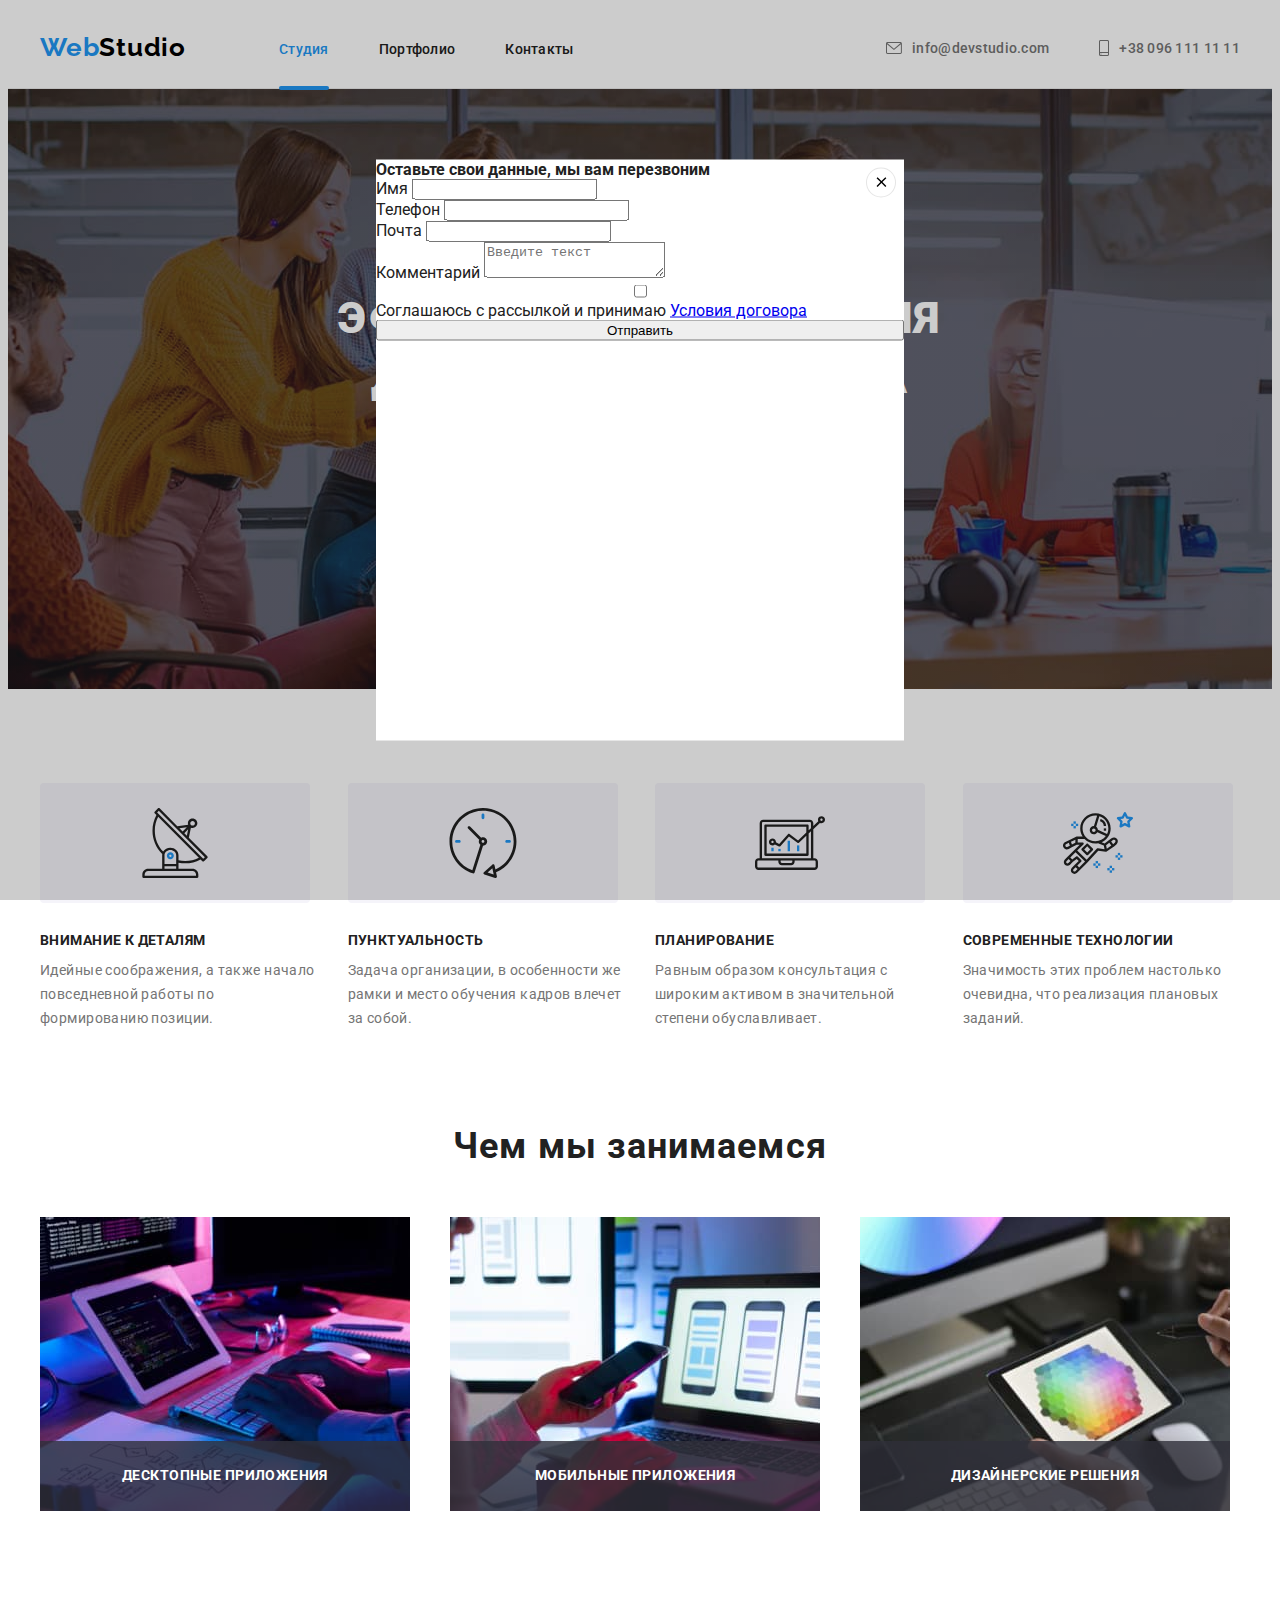
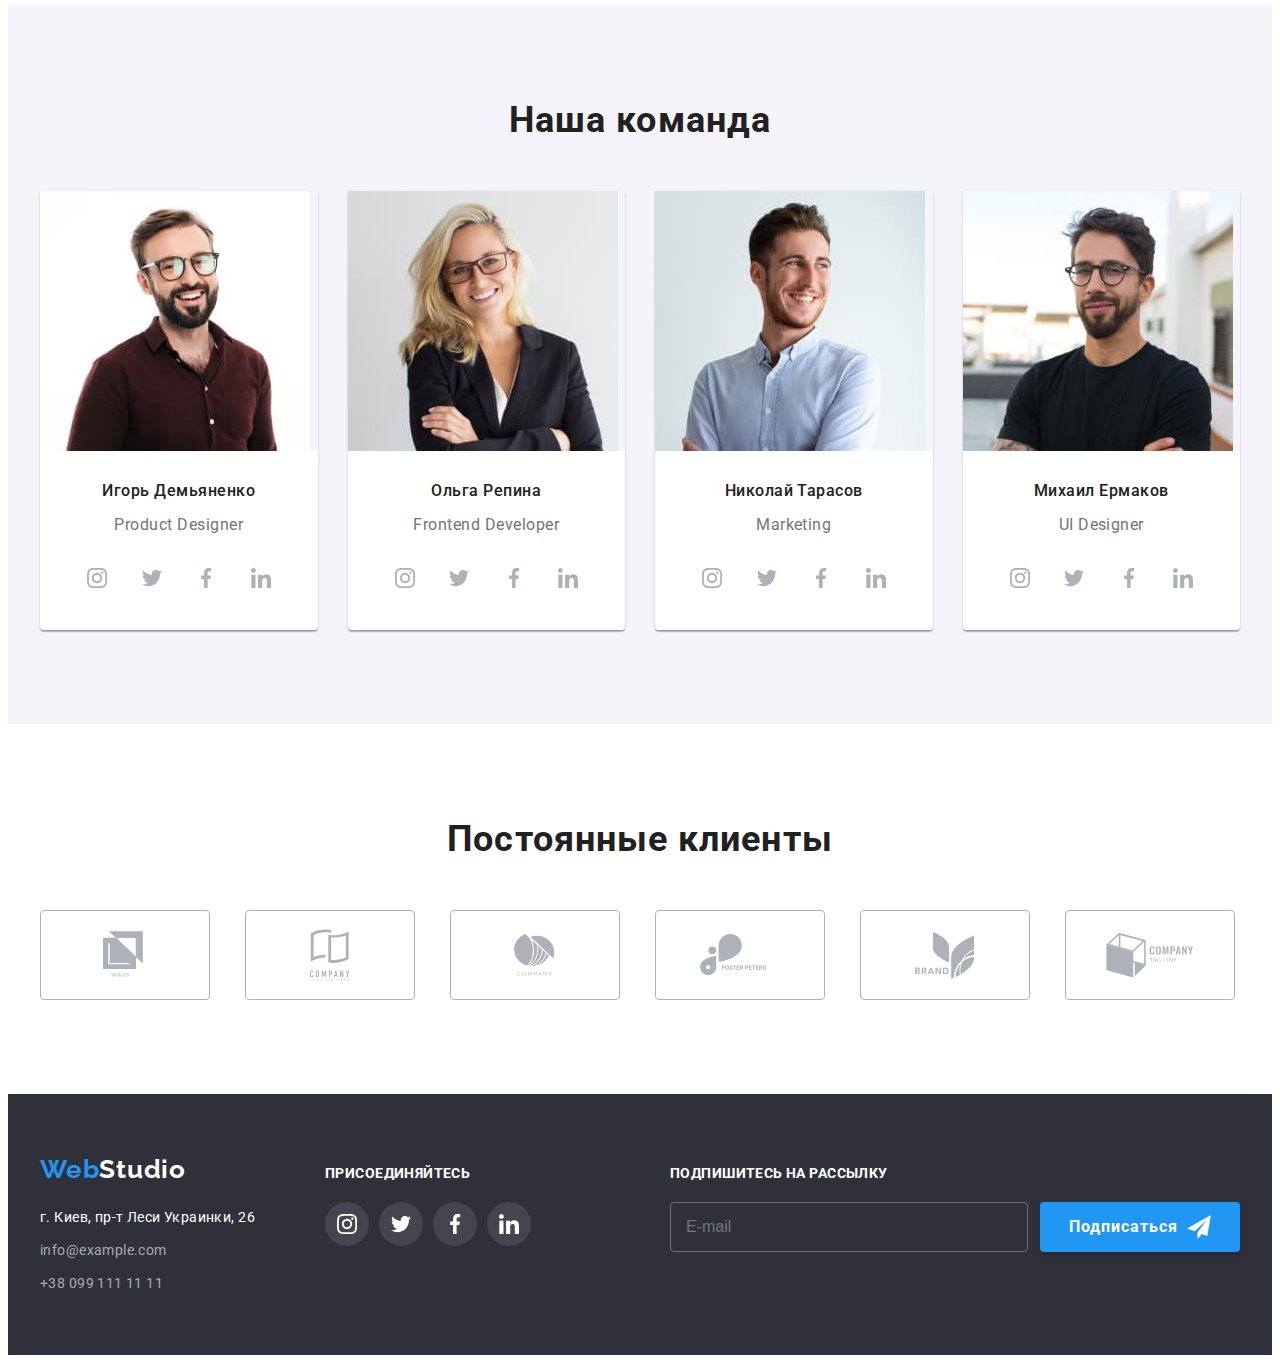
==== commit cd7a59af: "Добавляет элементы формы в модалке" ====
--- a/index.html
+++ b/index.html
@@ -421,18 +421,41 @@
             </div>
         </div>
     </footer>
-<!-- MODAL WINDOW -->
-    <div class="backdrop is-hidden" data-modal>
+<!-- MODAL WINDOW --> <!--is-hidden!!! -->
+    <div class="backdrop" data-modal>
         <div class="modal">
             <button class="modal-close-btn" type="button" data-modal-close>
                 <svg width="30" height="30" class="modal-close-btn-icon">
                     <use href="./images/sprite.svg#icon-close-black-btn"></use>
                 </svg>
             </button>
+            <b>Оставьте свои данные, мы вам перезвоним</b>
+            <form action="#" class="modal-form">
+                <label class="modal-form-field">
+                    Имя
+                    <input type="text" name="user-name" class="modal-form-input" required minlength="2">
+                </label>
+                <label class="modal-form-field">
+                    Телефон
+                    <input type="tel" name="user-tel" class="modal-form-input" required 
+                    pattern="[0-9]{3}-[0-9]{3}-[0-9]{2}-[0-9]{2}" title="XXX-XXX-XX-XX">
+                </label>
+                <label class="modal-form-field">
+                    Почта
+                    <input type="email" name="user-email" class="modal-form-input">
+                </label>
+                <label class="modal-form-field">
+                    Комментарий
+                    <textarea name="user-message" class="modal-form-message" placeholder="Введите текст"></textarea>
+                </label>
+                <input type="checkbox" name="user-term" class="modal-form-term">
+                <label for="" class="modal-form-check-desc">Соглашаюсь с рассылкой и принимаю <a href="#">Условия договора</a></label>
+                <button type="submit" class="modal-form-btn">Отправить</button>
+            </form>
         </div>
     </div>
 
-    <script src="./js/modal.js"></script>
+    <!-- <script src="./js/modal.js"></script> -->
 </body>
 
 </html>--- a/css/styles.css
+++ b/css/styles.css
@@ -851,4 +851,9 @@
   cursor: pointer;
 }
 
+.modal-form {
+  display: flex;
+  flex-direction: column;
+}
+
 /* ========= END MODAL BTNs & BACKDROPs =========*/
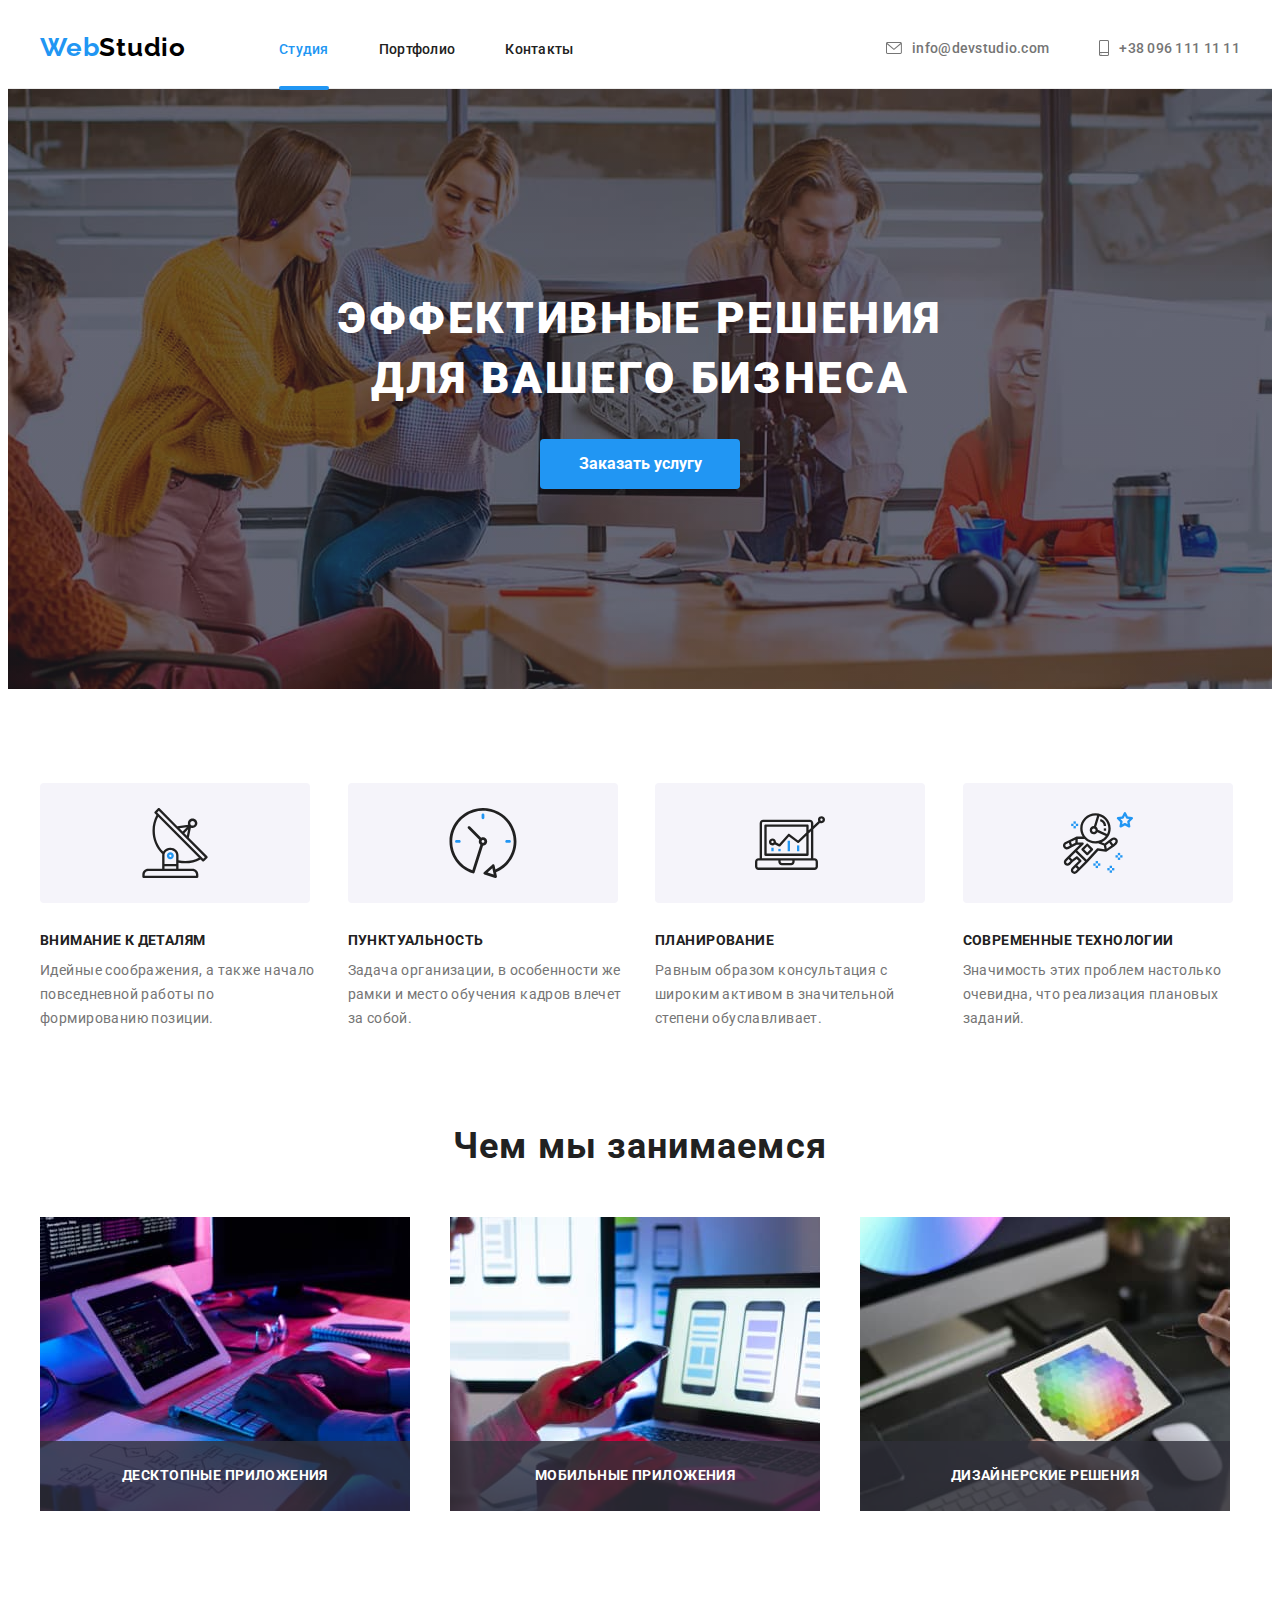
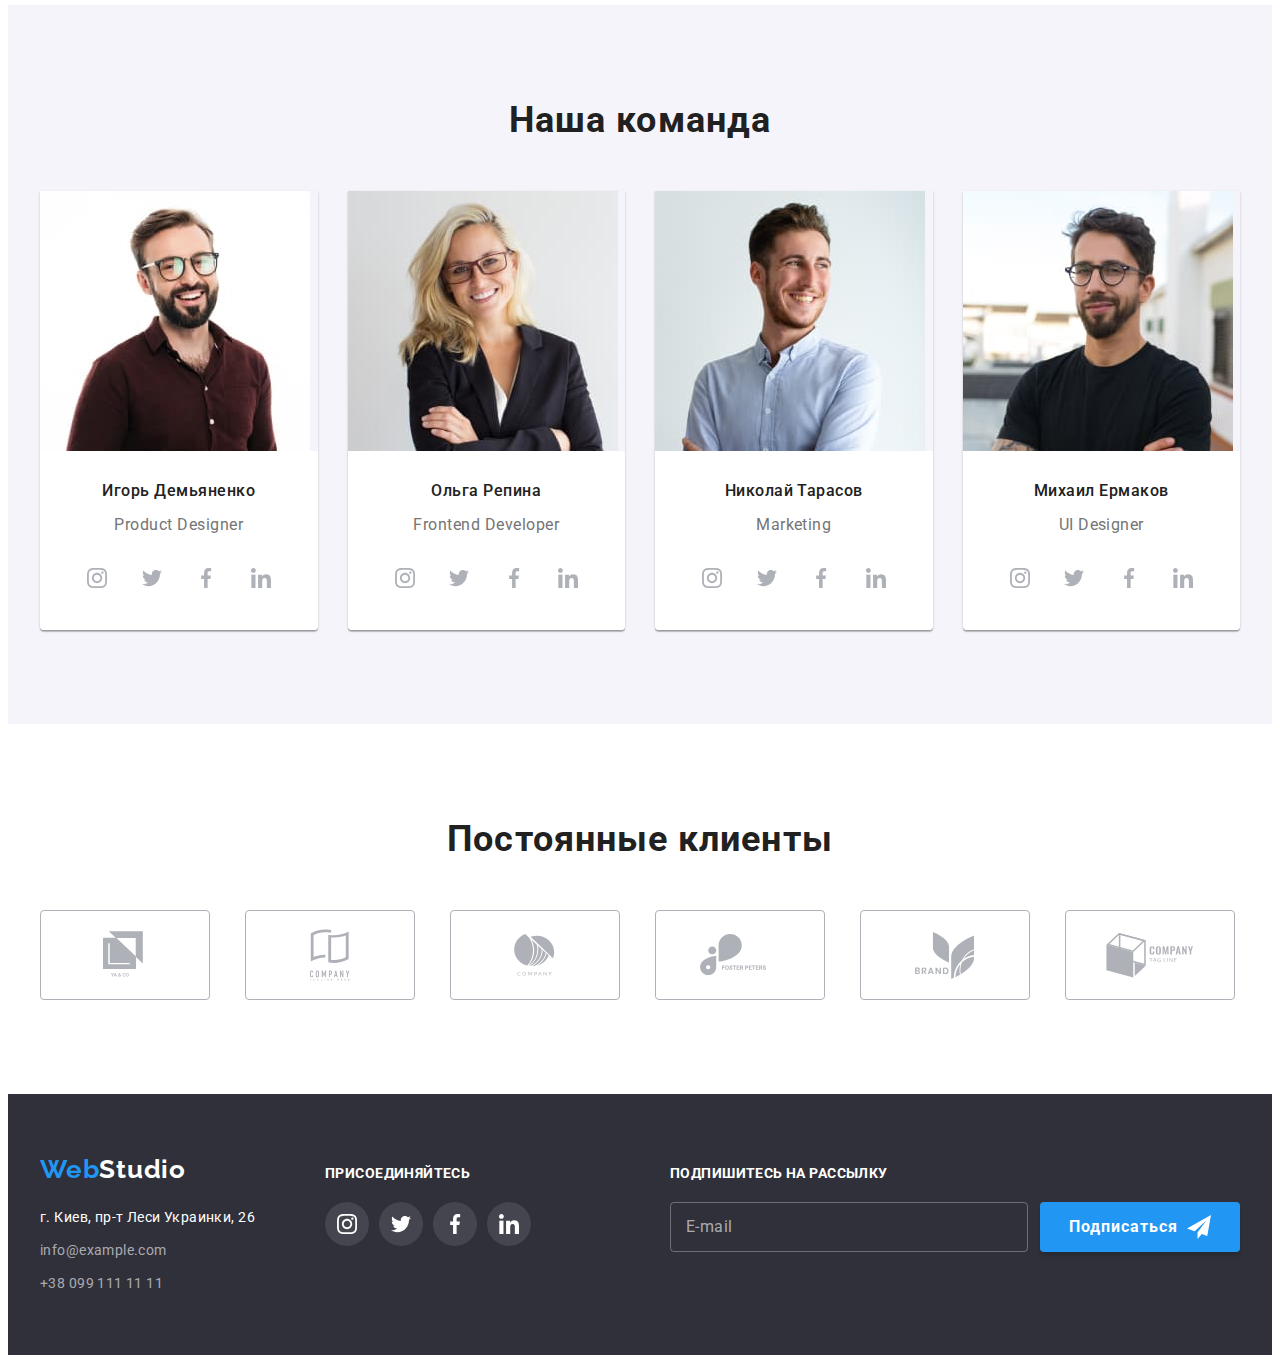
==== commit 3b6e567b: "Добавляет и стилизирует элементы формы модального окна" ====
--- a/index.html
+++ b/index.html
@@ -421,41 +421,56 @@
             </div>
         </div>
     </footer>
-<!-- MODAL WINDOW --> <!--is-hidden!!! -->
-    <div class="backdrop" data-modal>
+<!-- MODAL WINDOW -->
+    <div class="backdrop is-hidden" data-modal>
         <div class="modal">
             <button class="modal-close-btn" type="button" data-modal-close>
                 <svg width="30" height="30" class="modal-close-btn-icon">
                     <use href="./images/sprite.svg#icon-close-black-btn"></use>
                 </svg>
             </button>
-            <b>Оставьте свои данные, мы вам перезвоним</b>
+            <b class="action-desc">Оставьте свои данные, мы вам перезвоним</b>
             <form action="#" class="modal-form">
                 <label class="modal-form-field">
                     Имя
-                    <input type="text" name="user-name" class="modal-form-input" required minlength="2">
+                    <span class="modal-form-input-wrapper">
+                        <input type="text" name="user-name" class="modal-form-input" required minlength="2">
+                        <svg width="18" height="18" class="modal-form-input-icon">
+                            <use href="./images/sprite.svg#icon-person-black"></use>
+                        </svg>
+                    </span>
                 </label>
                 <label class="modal-form-field">
                     Телефон
-                    <input type="tel" name="user-tel" class="modal-form-input" required 
-                    pattern="[0-9]{3}-[0-9]{3}-[0-9]{2}-[0-9]{2}" title="XXX-XXX-XX-XX">
+                    <span class="modal-form-input-wrapper">
+                        <input type="tel" name="user-tel" class="modal-form-input" required pattern="[0-9]{3}-[0-9]{3}-[0-9]{2}-[0-9]{2}"
+                            title="XXX-XXX-XX-XX">
+                        <svg width="18" height="18" class="modal-form-input-icon">
+                            <use href="./images/sprite.svg#icon-phone-black"></use>
+                        </svg>
+                    </span>
                 </label>
                 <label class="modal-form-field">
                     Почта
-                    <input type="email" name="user-email" class="modal-form-input">
+                    <span class="modal-form-input-wrapper">
+                        <input type="email" name="user-email" class="modal-form-input">
+                        <svg width="18" height="18" class="modal-form-input-icon">
+                            <use href="./images/sprite.svg#icon-email-black"></use>
+                        </svg>
+                    </span>
                 </label>
                 <label class="modal-form-field">
                     Комментарий
                     <textarea name="user-message" class="modal-form-message" placeholder="Введите текст"></textarea>
                 </label>
-                <input type="checkbox" name="user-term" class="modal-form-term">
-                <label for="" class="modal-form-check-desc">Соглашаюсь с рассылкой и принимаю <a href="#">Условия договора</a></label>
+                <input type="checkbox" id="user-term" name="user-term" class="modal-form-term visually-hidden">
+                <label for="user-term" class="modal-form-check-desc">Соглашаюсь с рассылкой и принимаю&nbsp;<a href="#">Условия договора</a></label>
                 <button type="submit" class="modal-form-btn">Отправить</button>
             </form>
         </div>
     </div>
 
-    <!-- <script src="./js/modal.js"></script> -->
+    <script src="./js/modal.js"></script>
 </body>
 
 </html>--- a/css/styles.css
+++ b/css/styles.css
@@ -648,10 +648,20 @@
   border: 1px solid rgba(255, 255, 255, 0.3);
   box-sizing: border-box;
   border-radius: 4px;
-  color: rgba(255, 255, 255, 0.6);
+  color: var(--white-color);
   background-color: transparent;
   padding: 15px;
   margin-right: 12px;
+}
+
+.contact-form-email::placeholder {
+  font-family: Roboto;
+  font-weight: 400;
+  font-size: 16px;
+  line-height: 1.25;
+  letter-spacing: 0.03em;
+
+  color: var(--text-color-default);
 }
 
 .email-form-btn {
@@ -832,6 +842,7 @@
   width: 528px;
   height: 581px;
   background-color: var(--white-color);
+  padding: 40px;
 
   transition: transform var(--transition-time-cubic-modal);
 }
@@ -851,9 +862,164 @@
   cursor: pointer;
 }
 
+.modal-close-btn-icon {
+  transition: fill var(--transition-time-cubic);
+}
+
+.modal-close-btn-icon:hover,
+.modal-close-btn-icon:focus {
+  fill: var(--accent-color);
+}
+
+.action-desc {
+  display: block;
+  font-family: var(--main-font)
+  font-weight: bold;
+  font-size: 20px;
+  line-height: 1.15;
+  text-align: center;
+  letter-spacing: 0.03em;
+  margin-bottom: 12px;
+
+  color: var(--main-color);
+}
+
+.modal-form-field {
+  font-family: var(--main-font);
+  font-weight: 400;
+  font-size: 12px;
+  line-height: 1.17;
+  letter-spacing: 0.01em;
+  color: var(--content-description);
+}
+
+.modal-form-input-wrapper {
+  display: block;
+  position: relative;
+  margin-top: 4px;
+  margin-bottom: 10px;
+}
+
 .modal-form {
   display: flex;
   flex-direction: column;
 }
 
+.modal-form-input {
+  width: 100%;
+  height: 40px;
+  border: 1px solid rgba(33, 33, 33, 0.2);
+  border-radius: 4px;
+  padding-left: 42px;
+
+  transition: border-color var(--transition-time-cubic);
+}
+
+.modal-form-input:focus {
+  outline: none;
+  border-color: var(--accent-color);
+}
+
+.modal-form-input:focus + .modal-form-input-icon {
+  fill: var(--accent-color);
+}
+
+.modal-form-input-icon {
+  position: absolute;
+  top: 50%;
+  left: 12px;
+  transform: translateY(-50%);
+
+  transition: fill var(--transition-time-cubic);
+}
+
+.modal-form-message {
+  width: 100%;
+  height: 120px;
+  margin-top: 4px;
+  padding: 12px 16px;
+  resize: none;
+  border: 1px solid rgba(33, 33, 33, 0.2);
+  border-radius: 4px;
+  font-family: var(--main-font)
+  font-weight: 400;
+  font-size: 12px;
+  line-height: 1.17;
+  letter-spacing: 0.01em;
+  margin-bottom: 20px;
+
+  transition: border-color var(--accent-color);
+}
+
+.modal-form-message::placeholder {
+  color: rgba(117, 117, 117, 0.5);
+}
+
+.modal-form-message:focus {
+  outline: none;
+  border-color: var(--accent-color);
+}
+
+.modal-form-check-desc::before {
+  display: block;
+  content: "";
+  width: 16px;
+  height: 15px;
+  border: 1px solid var(--black-color);
+  border-radius: 2px;
+  cursor: pointer;
+  margin-right: 8px;
+}
+
+.modal-form-check-desc {
+  display: flex;
+  align-items: center;
+  margin: 0 auto;
+  font-family: var(--main-font);
+  font-weight: 400;
+  font-size: 14px;
+  line-height: 1.71;
+  letter-spacing: 0.03em;
+  color: var(--content-description);
+  margin-bottom: 30px;
+}
+
+.modal-form-term:checked + .modal-form-check-desc::before {
+  background-image: url("../images/checkbox_svg/icon_checked.svg");
+  background-color: var(--accent-color);
+  background-position: center;
+  border-color: var(--accent-color);
+  border-radius: 2px;
+}
+
+.modal-form-term:focus + .modal-form-check-desc::before {
+  box-shadow: 0 0 0 1px var(--black-color);
+}
+
+.modal-form-btn {
+  align-self: center;
+  padding: 10px 55px;
+  font-family: var(--main-font);
+  font-weight: 700;
+  font-size: 16px;
+  line-height: 1.88;
+  letter-spacing: 0.06em;
+  text-align: center;
+  background-color: var(--accent-color);
+  box-shadow: 0px 4px 4px rgba(0, 0, 0, 0.15);
+  border-radius: 4px;
+  cursor: pointer;
+  border: none;
+  color: var(--white-color);
+
+  transition: background-color var(--transition-time-cubic),
+  box-shadow var(--transition-time-cubic);
+}
+
+.modal-form-btn:hover,
+.modal-form-btn:focus {
+  background-color: var(--background-btn-hover);
+  box-shadow: 0px 4px 4px rgba(0, 0, 0, 0.15);
+  border-radius: 4px;
+}
 /* ========= END MODAL BTNs & BACKDROPs =========*/
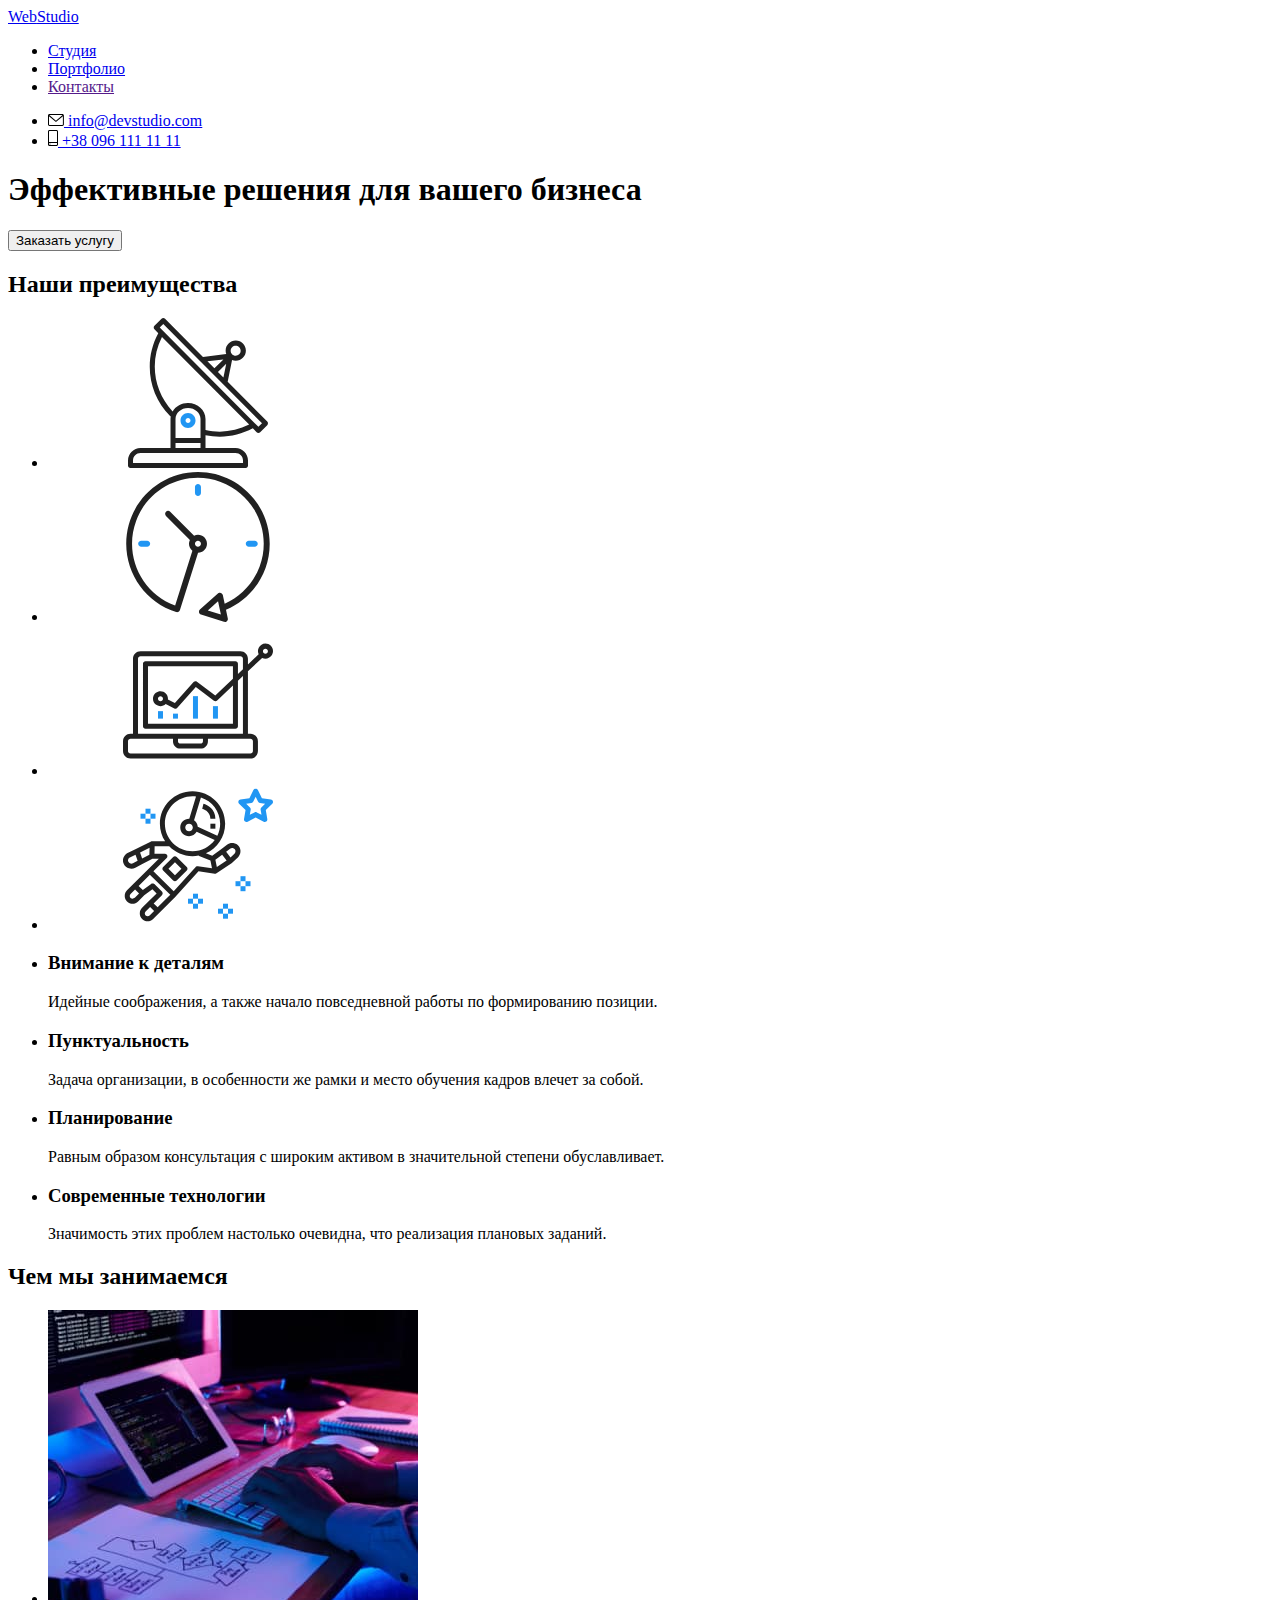
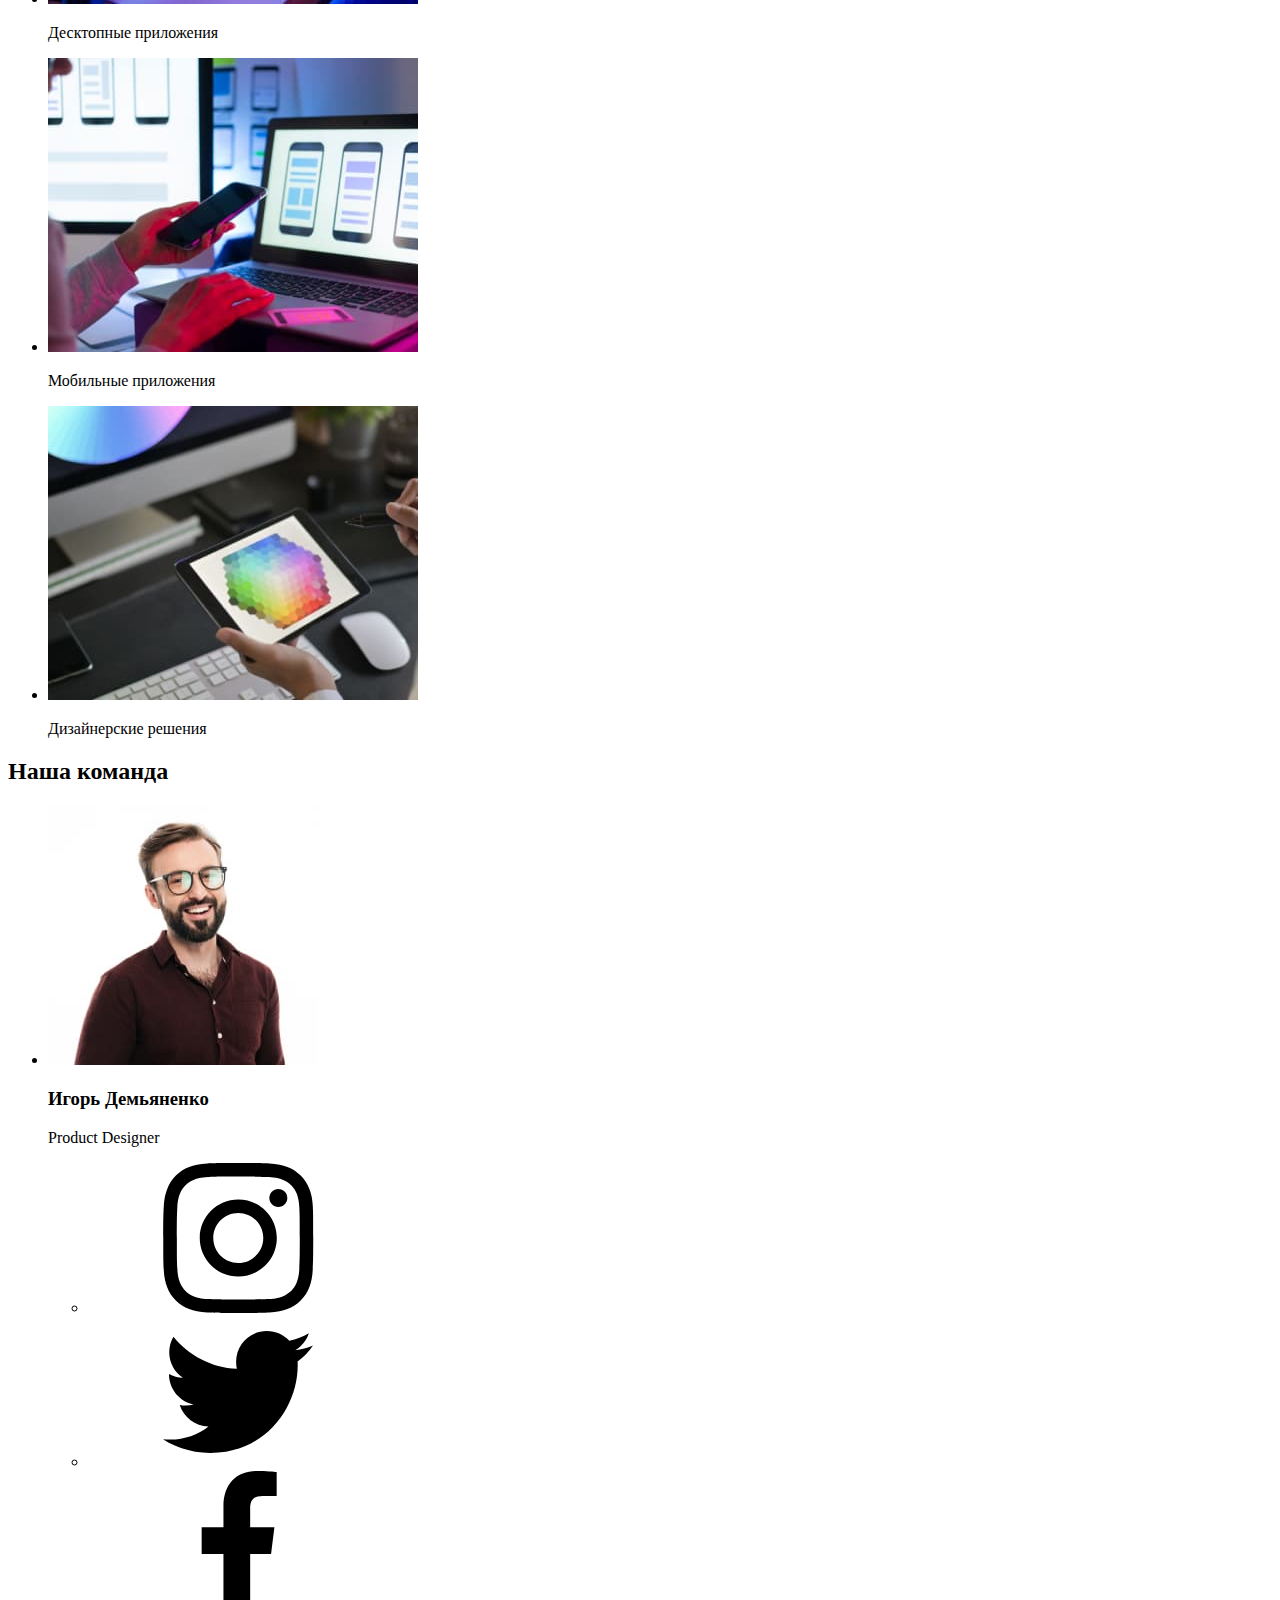
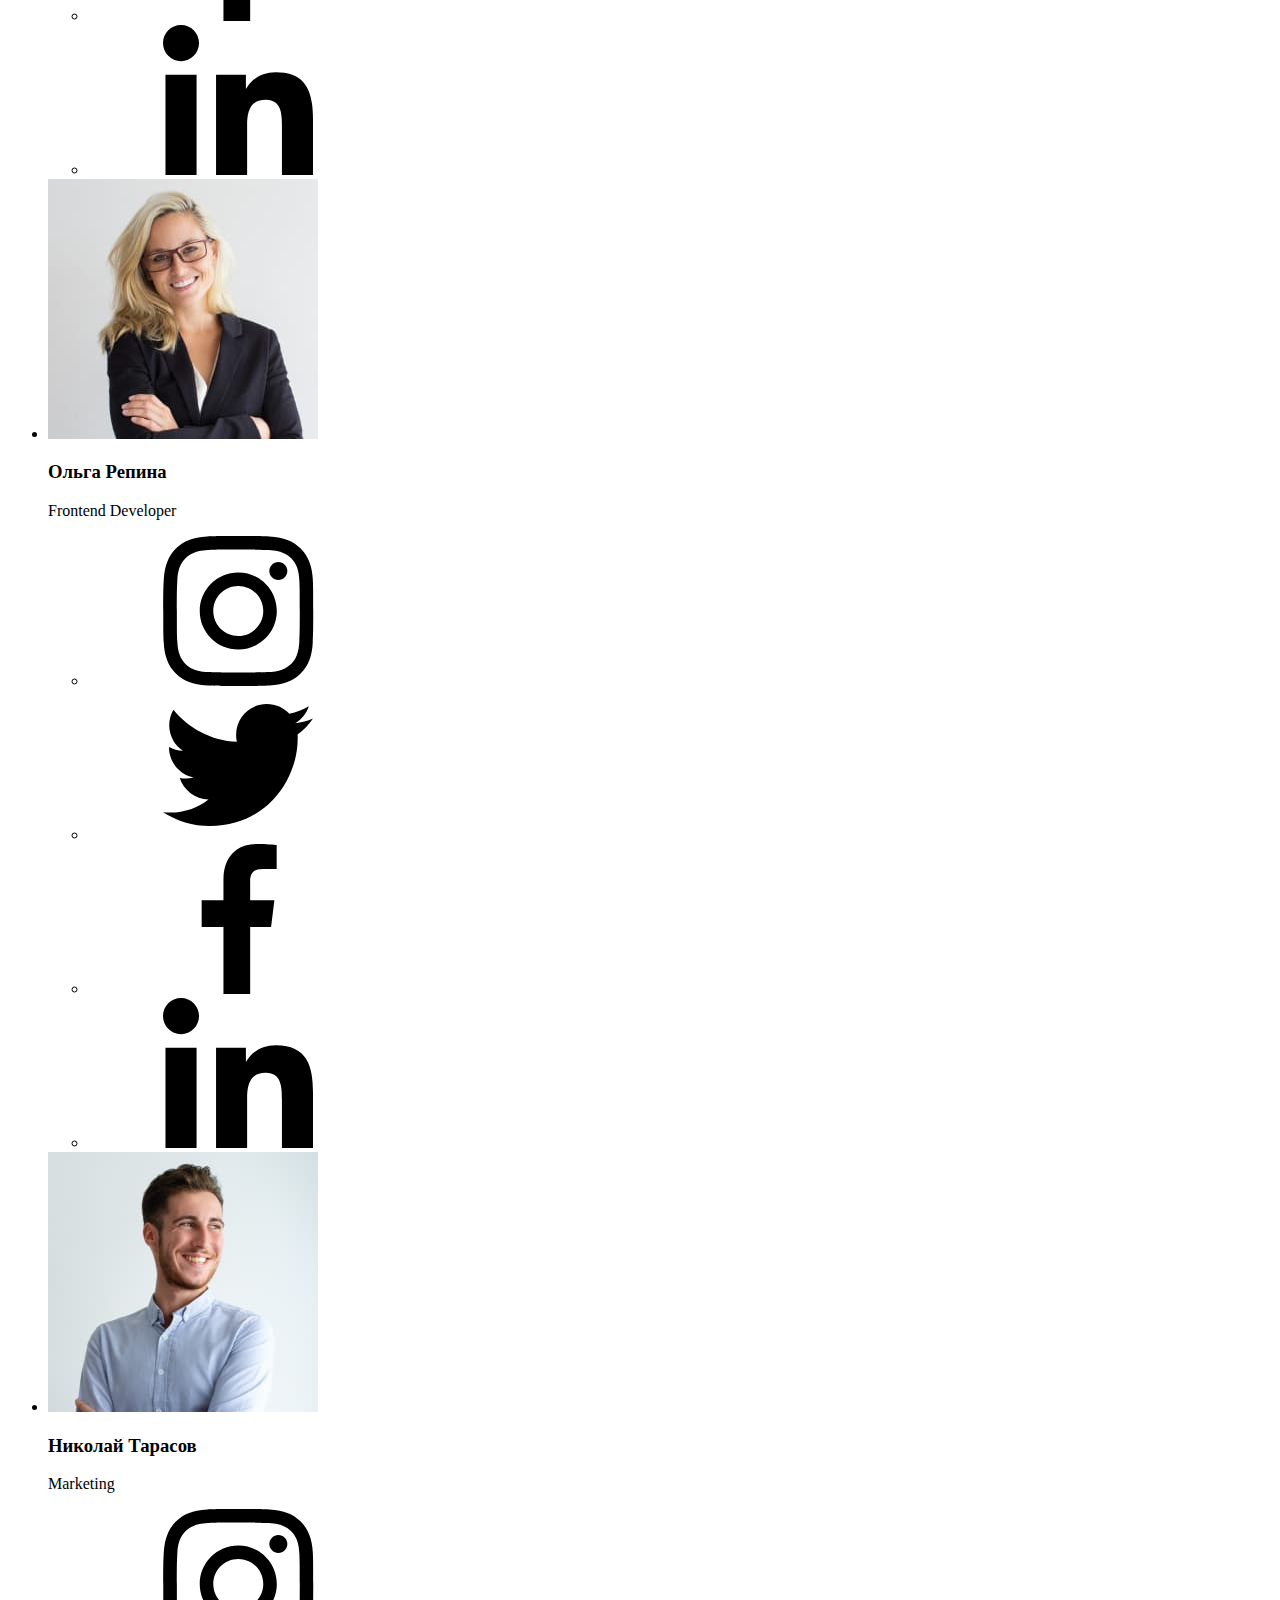
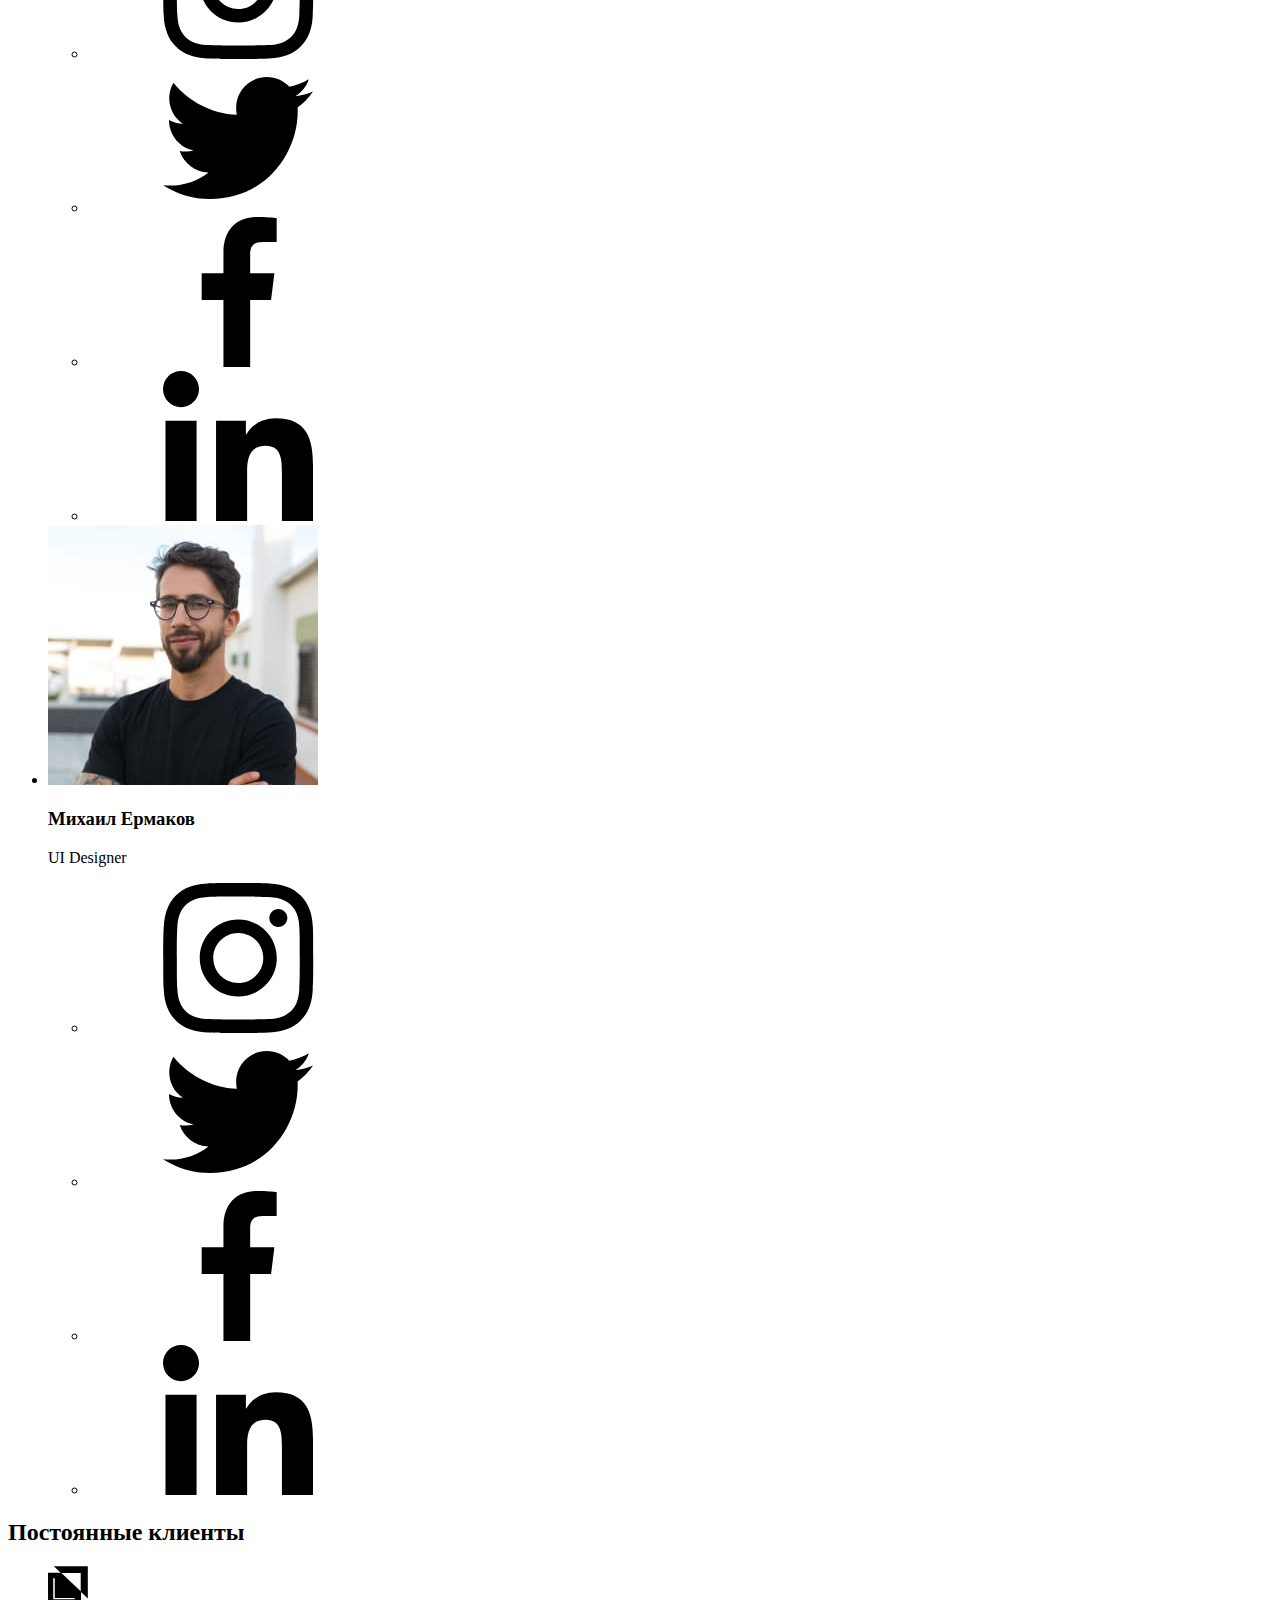
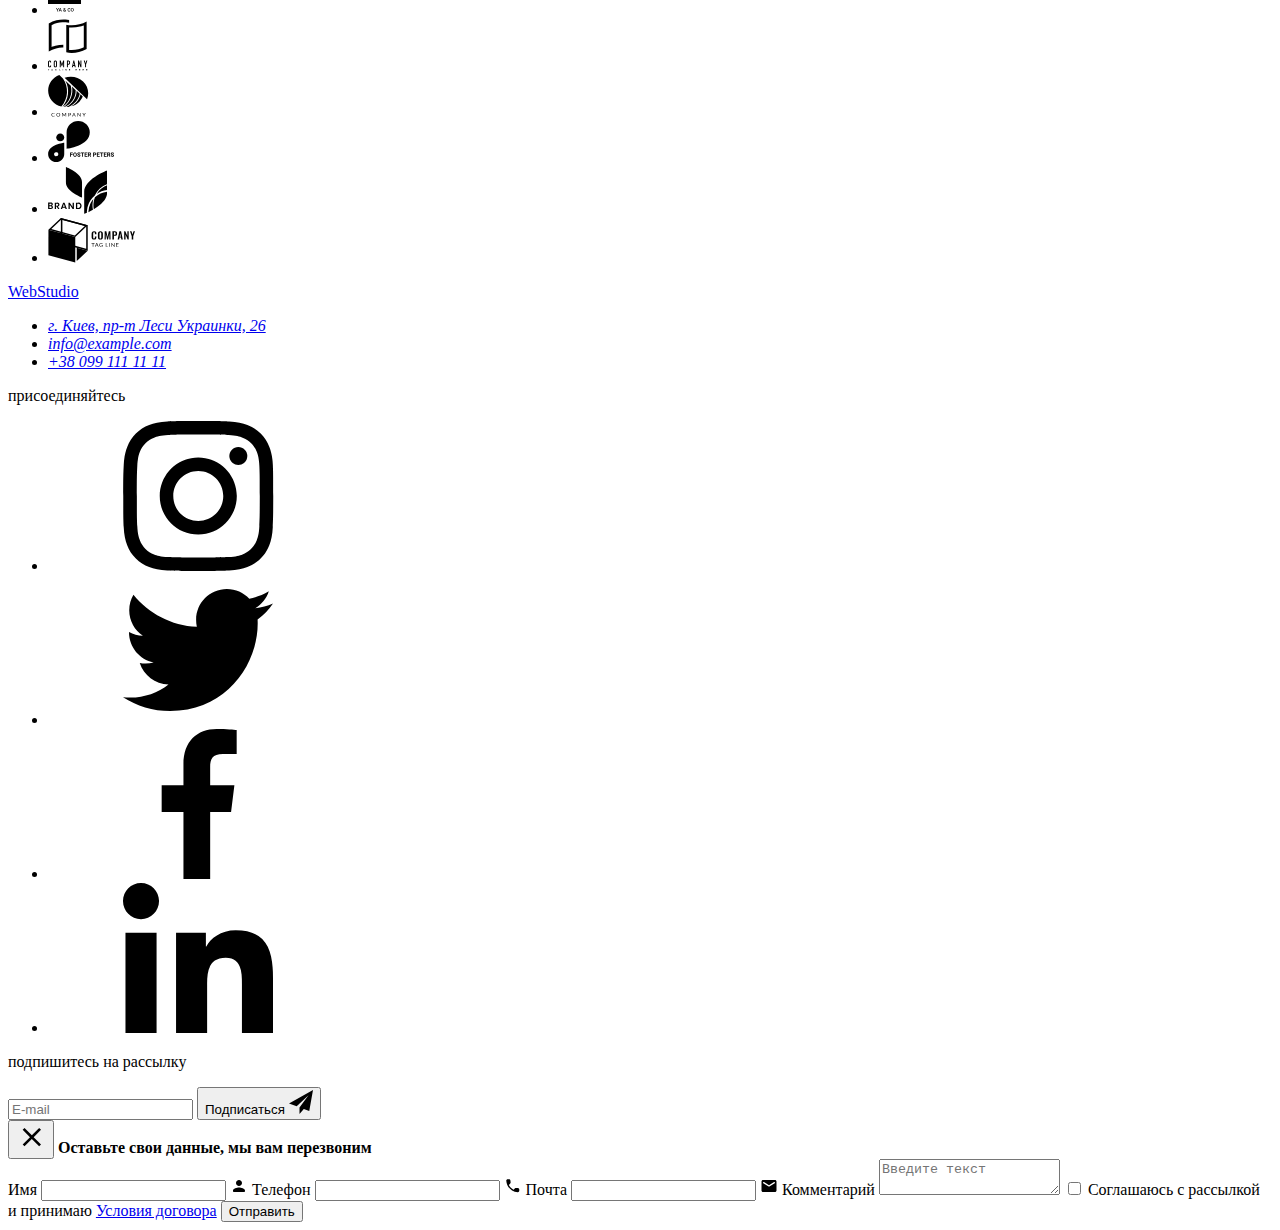
==== commit 1770957a: "Подключает main.min.css" ====
--- a/index.html
+++ b/index.html
@@ -12,7 +12,7 @@
         integrity="sha512-ISS7cAi1PEhQ8jnbJpJZMd29NlhNj4AWYyLOSp2CE/CsHxTCu+r+t0D2yoJudVrd0/8fTVPUVDzY5Tvli75u/g=="
         crossorigin="anonymous" />
     <link rel="stylesheet" href="https://cdnjs.cloudflare.com/ajax/libs/animate.css/4.1.1/animate.min.css" />
-    <link rel="stylesheet" href="./css/styles.css">
+    <link rel="stylesheet" href="./css/main.min.css">
 </head>
 
 <body>
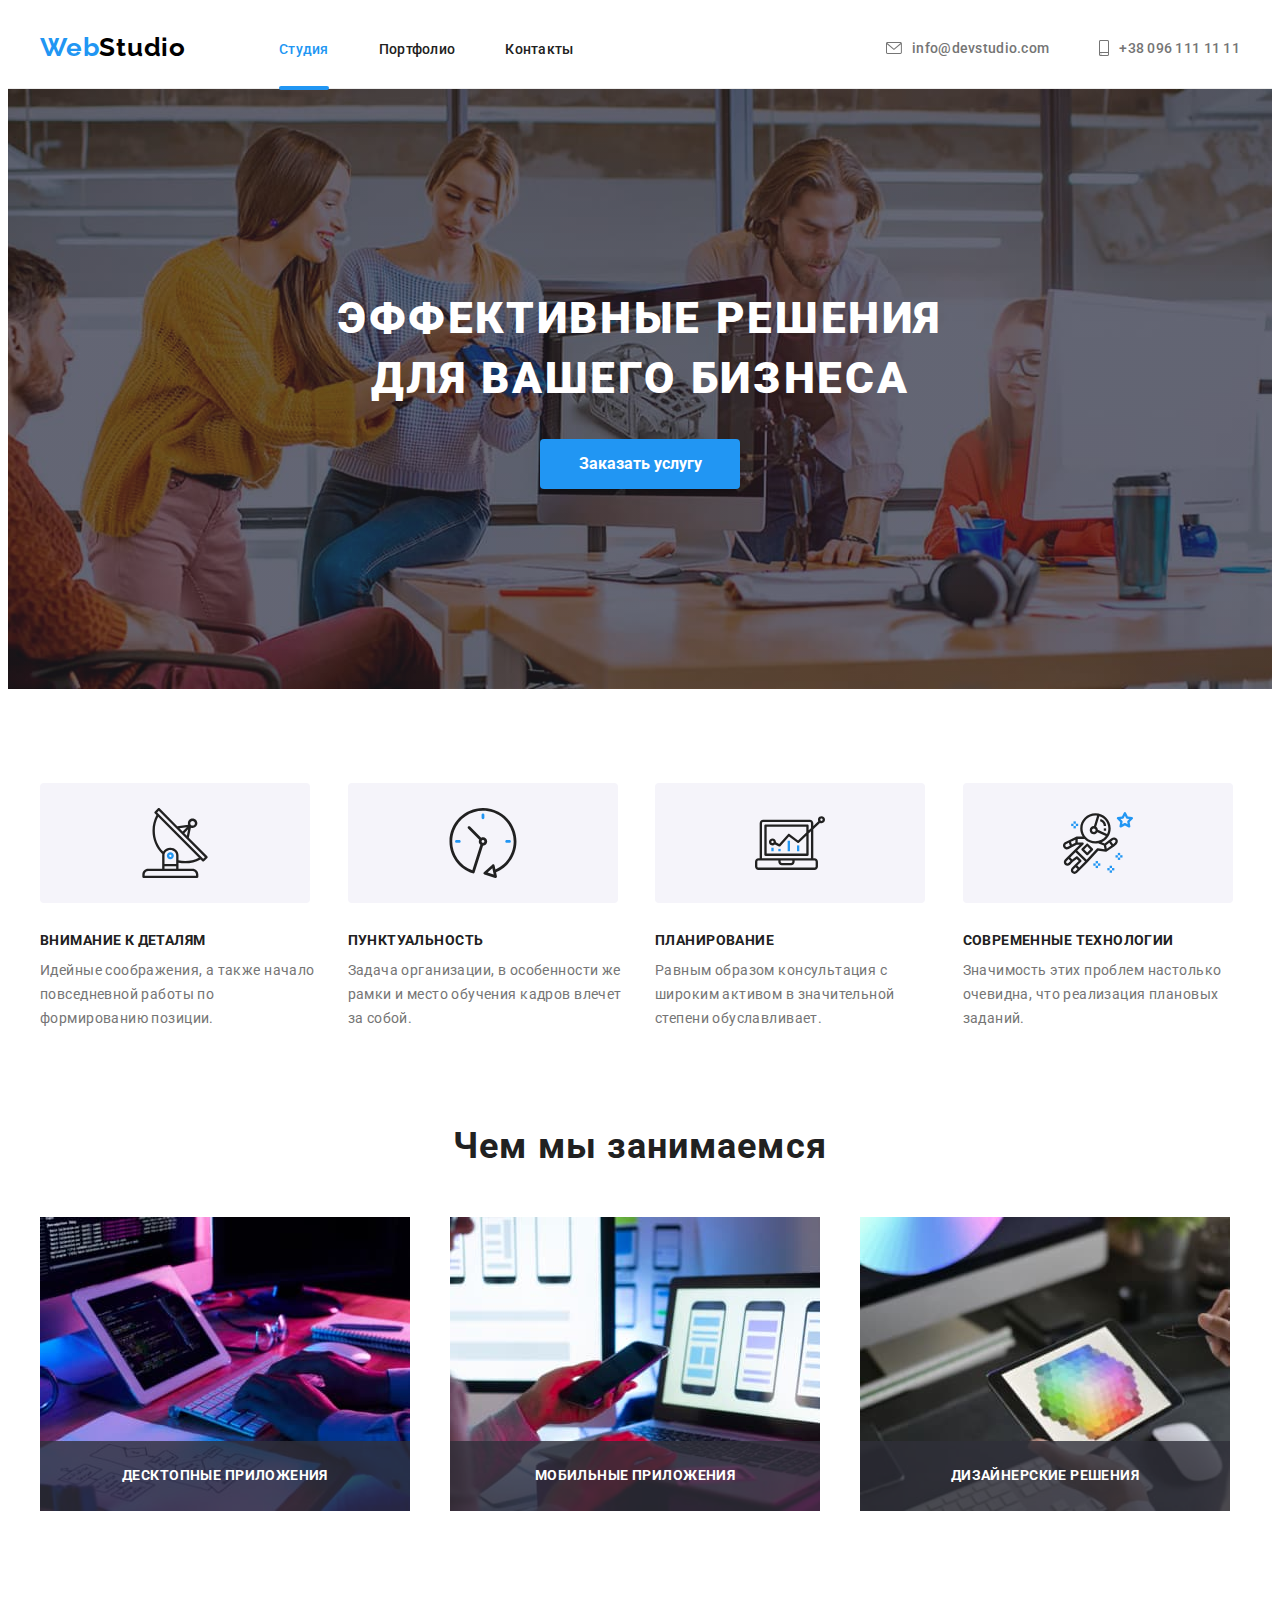
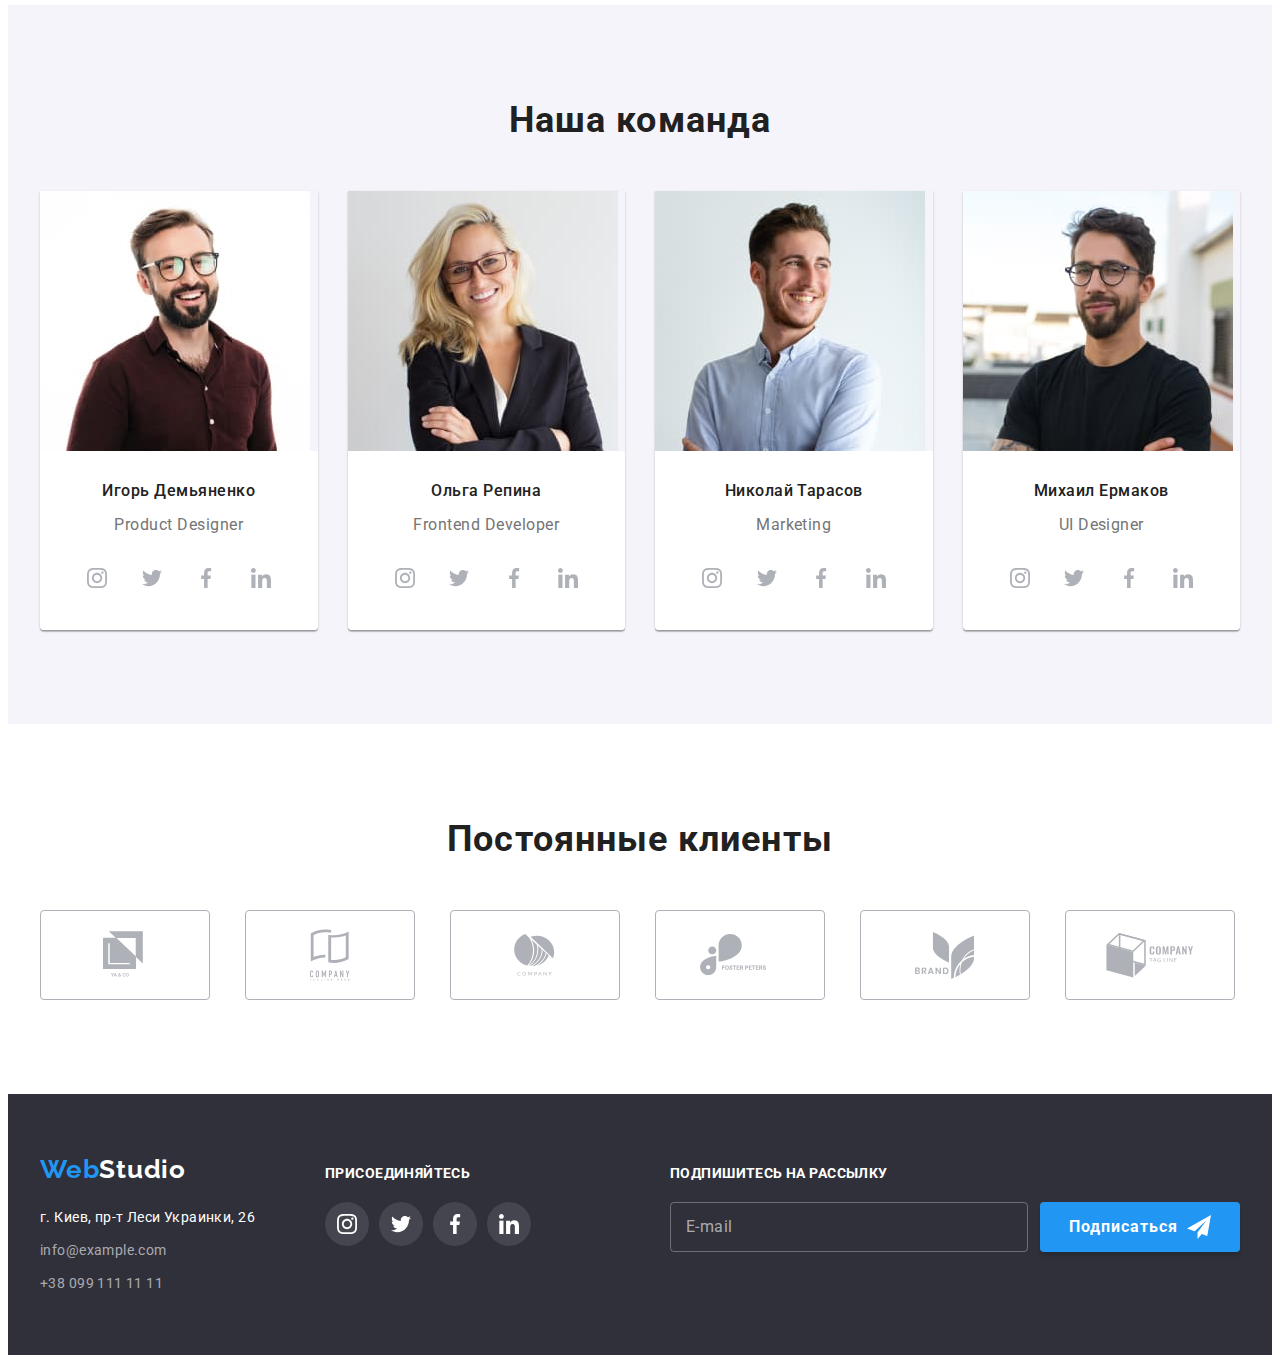
==== commit 01fb9d3c: "Восстанавливает файлы и папки дз#6" ====
--- a/index.html
+++ b/index.html
@@ -12,7 +12,7 @@
         integrity="sha512-ISS7cAi1PEhQ8jnbJpJZMd29NlhNj4AWYyLOSp2CE/CsHxTCu+r+t0D2yoJudVrd0/8fTVPUVDzY5Tvli75u/g=="
         crossorigin="anonymous" />
     <link rel="stylesheet" href="https://cdnjs.cloudflare.com/ajax/libs/animate.css/4.1.1/animate.min.css" />
-    <link rel="stylesheet" href="./css/main.min.css">
+    <link rel="stylesheet" href="./css/styles.css">
 </head>
 
 <body>
--- a/css/styles.css
+++ b/css/styles.css
@@ -0,0 +1,1021 @@
+:root {
+  --main-font: "Roboto", sans-serif;
+  --secondary-font: "Raleway", sans-serif;
+  --accent-color: #2196f3;
+  --main-color: #212121;
+  --black-color: #000000;
+  --white-color: #ffffff;
+  --content-description: #757575;
+  --background: #f5f4fa;
+  --background-btn-hover: #188ce8;
+  --background-section: #2f303a;
+  --text-color-default: rgba(255, 255, 255, 0.6);
+  --second-title-mb: 50px;
+  --filters-btn-pd: 6px 22px;
+  --section-pt: 94px;
+  --section-pb: 94px;
+  --link-padding-tp: 32px;
+  --link-padding-bt: 32px;
+  --color-icon-clients: #afb1b8;
+  --transition-time-cubic: 250ms cubic-bezier(0.4, 0, 0.2, 1);
+  --transition-time-cubic-modal: 500ms cubic-bezier(0.4, 0, 0.2, 1);
+}
+
+body {
+  font-family: var(--main-font);
+  color: var(--main-color);
+}
+
+h1,
+h2,
+h3,
+h4,
+h5,
+h6,
+p {
+  margin: 0;
+}
+
+ul,
+ol {
+  margin: 0;
+  padding: 0;
+}
+
+img {
+  display: block;
+}
+
+.link {
+  text-decoration: none;
+}
+
+.list {
+  list-style: none;
+}
+
+.address {
+  font-style: normal;
+}
+
+.visually-hidden {
+  position: absolute !important;
+  clip: rect(1px 1px 1px 1px); /* IE6, IE7 */
+  clip: rect(1px, 1px, 1px, 1px);
+  padding: 0 !important;
+  border: 0 !important;
+  height: 1px !important;
+  width: 1px !important;
+  overflow: hidden;
+}
+
+.container {
+  width: 1200px;
+  margin: 0 auto;
+  padding-left: 15px;
+  padding-right: 15px;
+}
+/* ========= COMPONENTS =========*/
+.logo {
+  font-family: var(--secondary-font);
+  font-weight: 700;
+  font-size: 26px;
+  line-height: 1.2;
+  letter-spacing: 0.03em;
+  color: var(--black-color);
+  margin-right: 93px;
+  animation-duration: 2000ms;
+}
+
+.logo.link.animate__rubberBand {
+  padding-top: 24px;
+  padding-bottom: 25px;
+}
+
+.part-logo {
+  color: var(--accent-color);
+}
+
+.logo-white {
+  margin: auto;
+  color: var(--white-color);
+}
+
+.second-title {
+  font-weight: 700;
+  font-size: 36px;
+  line-height: 1.17;
+  letter-spacing: 0.03em;
+}
+
+.social-list {
+  display: flex;
+  align-items: center;
+  justify-content: space-between;
+}
+
+.social-list-link {
+  display: flex;
+  align-items: center;
+  justify-content: center;
+  width: 44px;
+  height: 44px;
+  border-radius: 50%;
+  background-color: var(--white-color);
+
+  transition: background-color var(--transition-time-cubic);
+}
+
+.social-list-link:hover,
+.social-list-link:focus {
+  background-color: var(--accent-color);
+}
+
+.social-list-icon {
+  width: 20px;
+  height: 20px;
+  fill: var(--color-icon-clients);
+
+  transition: fill var(--transition-time-cubic);
+}
+
+.social-list-link:hover .social-list-icon,
+.social-list-link:focus .social-list-icon {
+  fill: var(--white-color);
+}
+/* ========= END COMPONENTS =========*/
+
+/* ========= HEADER =========*/
+.main-header {
+  border-bottom: 1px solid #ececec;
+}
+
+.main-header .container {
+  display: flex;
+  align-items: center;
+}
+
+.navigation {
+  display: flex;
+  align-items: center;
+}
+
+.navigation-list {
+  display: flex;
+  align-items: center;
+}
+
+.navigation-item:not(:last-child) {
+  margin-right: 50px;
+}
+
+.list-contacts {
+  display: flex;
+  align-items: center;
+  margin-left: auto;
+}
+
+.list-contacts-item:not(:last-child) {
+  margin-right: 50px;
+}
+
+.navigation-link {
+  position: relative;
+  font-weight: 500;
+  font-size: 14px;
+  line-height: 1.15;
+  letter-spacing: 0.02em;
+  padding-top: var(--link-padding-tp);
+  padding-bottom: var(--link-padding-bt);
+  color: var(--main-color);
+
+  transition: color var(--transition-time-cubic);
+}
+
+.navigation-link:hover,
+.navigation-link:focus {
+  color: var(--accent-color);
+}
+
+.navigation-link.link.current::after {
+  position: absolute;
+  display: block;
+  content: "";
+  width: 100%;
+  height: 4px;
+  background-color: var(--accent-color);
+  border-radius: 2px;
+  transform: translateY(28px);
+}
+
+.channel-link {
+  display: flex;
+  align-items: center;
+  font-weight: 500;
+  font-size: 14px;
+  line-height: 1.15;
+  letter-spacing: 0.02em;
+  padding-top: var(--link-padding-tp);
+  padding-bottom: var(--link-padding-bt);
+  color: var(--content-description);
+
+  transition: color var(--transition-time-cubic);
+}
+
+.channel-link:hover,
+.channel-link:focus {
+  color: var(--accent-color);
+}
+
+.contacts-icon-mail {
+  margin-right: 10px;
+  fill: currentColor;
+}
+
+.contacts-icon-phone {
+  margin-right: 10px;
+  fill: currentColor;
+}
+
+.navigation-link.link.current {
+  color: var(--accent-color);
+}
+/* ========= END HEADER =========*/
+
+/* ========= HERO =========*/
+.modal-btn {
+  min-width: 200px;
+  padding: 10px 32px;
+  margin: 0 auto;
+  display: block;
+  font-family: inherit;
+  font-weight: 700;
+  font-size: 16px;
+  line-height: 1.88;
+  text-align: center;
+  background-color: var(--accent-color);
+  box-shadow: 0px 4px 4px rgba(0, 0, 0, 0.15);
+  border-radius: 4px;
+  cursor: pointer;
+  border: none;
+  color: var(--white-color);
+
+  transition: background-color var(--transition-time-cubic),
+    box-shadow var(--transition-time-cubic);
+}
+
+.modal-btn:hover,
+.modal-btn:focus {
+  background-color: var(--background-btn-hover);
+  box-shadow: 0px 4px 4px rgba(0, 0, 0, 0.15);
+  border-radius: 4px;
+}
+
+.main-title {
+  max-width: 696px;
+  font-weight: 900;
+  margin: 0 auto;
+  text-align: center;
+  font-size: 44px;
+  line-height: 1.36;
+  letter-spacing: 0.06em;
+  text-transform: uppercase;
+  margin-bottom: 30px;
+  color: var(--white-color);
+}
+
+.hero {
+  background: var(--background-section);
+  padding: 200px 0;
+  margin: 0 auto;
+  max-width: 1600px;
+  background-image: linear-gradient(
+      rgba(47, 48, 58, 0.4),
+      rgba(47, 48, 58, 0.4)
+    ),
+    url("../images/hero/bg.jpg");
+  background-repeat: no-repeat;
+  background-position: center;
+  background-color: #c4c4c4;
+}
+/* ========= END HERO =========*/
+
+/* ========= ADVANTAGES =========*/
+.advantages {
+  padding-top: var(--section-pt);
+  padding-bottom: 47px;
+}
+
+.advantages-icon {
+  display: flex;
+  align-items: center;
+  justify-content: center;
+  width: 270px;
+  height: 120px;
+  background: #f5f4fa;
+  border-radius: 4px;
+}
+
+.advantages-icon-list {
+  display: flex;
+  align-items: center;
+  margin-bottom: 30px;
+  margin-left: -30px;
+  margin-top: -30px;
+}
+
+.advantages-icon-item {
+  flex-basis: calc(100% / 4 - 30px);
+  margin-left: 30px;
+  margin-top: 30px;
+}
+
+.advantages-icon-img {
+  display: flex;
+  align-items: center;
+  width: 70px;
+  height: 70px;
+}
+
+.advantages-list {
+  display: flex;
+  align-items: center;
+  margin-left: -30px;
+  margin-top: -30px;
+}
+
+.advantages-list-item {
+  flex-basis: calc(100% / 4 - 30px);
+  margin-left: 30px;
+  margin-top: 30px;
+}
+
+.advantages-list-title {
+  font-weight: 700;
+  font-size: 14px;
+  line-height: 1.14;
+  letter-spacing: 0.03em;
+  text-transform: uppercase;
+  margin-bottom: 10px;
+}
+
+.advantages-list-description {
+  font-weight: 400;
+  font-size: 14px;
+  line-height: 1.71;
+  letter-spacing: 0.03em;
+
+  color: var(--content-description);
+}
+/* ========= END ADVANTAGES =========*/
+
+/* ========= WHAT WE DO =========*/
+.our-work {
+  padding-top: 47px;
+  padding-bottom: var(--section-pb);
+}
+
+.second-title {
+  text-align: center;
+  margin-bottom: var(--second-title-mb);
+}
+
+.work-list {
+  display: flex;
+  align-items: center;
+  margin-left: -30px;
+  margin-top: -30px;
+}
+
+.work-list-item {
+  position: relative;
+  flex-basis: calc(100% / 3 - 30px);
+  margin-left: 30px;
+  margin-top: 30px;
+}
+
+.work-list-img-title {
+  position: absolute;
+  display: flex;
+  justify-content: center;
+  align-items: center;
+  overflow: hidden;
+  left: 0px;
+  bottom: 0px;
+  font-weight: 700;
+  font-size: 14px;
+  line-height: 1.14;
+  text-align: center;
+  letter-spacing: 0.03em;
+  text-transform: uppercase;
+  color: var(--white-color);
+  width: 370px;
+  height: 70px;
+  background-color: rgba(47, 48, 58, 0.8);
+}
+
+/* ========= END WHAT WE DO =========*/
+
+/* ========= OUR TEAM =========*/
+.team {
+  padding-top: var(--section-pt);
+  padding-bottom: var(--section-pb);
+  background: var(--background);
+}
+
+.team-list {
+  display: flex;
+  align-items: center;
+  margin-left: -30px;
+  margin-top: -30px;
+}
+
+.team-list-item {
+  flex-basis: calc(100% / 4 - 30px);
+  margin-left: 30px;
+  margin-top: 30px;
+  box-shadow: 0px 1px 3px hsla(0, 0%, 0%, 0.12), 0px 1px 1px rgba(0, 0, 0, 0.14),
+    0px 2px 1px rgba(0, 0, 0, 0.2);
+  border-radius: 0px 0px 4px 4px;
+}
+
+.description-card {
+  padding: 30px 35px;
+  background-color: var(--white-color);
+  border-radius: 0px 0px 4px 4px;
+}
+
+.third-title {
+  text-align: center;
+  font-weight: 500;
+  font-size: 16px;
+  line-height: 1.19;
+  letter-spacing: 0.03em;
+  margin-bottom: 10px;
+  color: var(--main-color);
+}
+
+.team-list-description {
+  font-weight: 400;
+  font-size: 16px;
+  line-height: 1.9;
+  letter-spacing: 0.03em;
+  text-align: center;
+  color: var(--content-description);
+  margin-bottom: 16px;
+}
+/* ========= END OUR TEAM =========*/
+
+/* ========= REGULAR CLIENTS =========*/
+.regular-clients {
+  padding-top: 94px;
+  padding-bottom: 94px;
+}
+
+.regular-clients-list {
+  display: flex;
+  align-items: center;
+  margin-left: -30px;
+  margin-top: -30px;
+}
+
+.regular-clients-item {
+  flex-basis: calc(100% / 6 - 30px);
+  margin-left: 30px;
+  margin-top: 30px;
+}
+
+.regular-clients-link {
+  display: flex;
+  align-items: center;
+  justify-content: center;
+  width: 170px;
+  height: 90px;
+  border: 1px solid #afb1b8;
+  box-sizing: border-box;
+  border-radius: 4px;
+  color: var(--color-icon-clients);
+
+  transition: border-color var(--transition-time-cubic);
+}
+
+.regular-clients-link:hover,
+.regular-clients-link:focus {
+  border-color: var(--accent-color);
+}
+
+.regular-clients-icon {
+  fill: currentColor;
+
+  transition: fill var(--transition-time-cubic);
+}
+
+.regular-clients-link:hover .regular-clients-icon,
+.regular-clients-link:focus .regular-clients-icon {
+  fill: var(--accent-color);
+}
+/* ========= END REGULAR CLIENTS =========*/
+
+/* ========= CONTACT INFORMATION =========*/
+.contact-information {
+  display: flex;
+  align-items: center;
+}
+
+.contact-address-container {
+  margin-right: 70px;
+}
+
+.link.logo.logo-white {
+  display: block;
+  margin-bottom: 20px;
+}
+
+.contact-list {
+  display: flex;
+  flex-direction: column;
+}
+
+.contact-link-address {
+  font-size: 14px;
+  line-height: 1.71;
+  letter-spacing: 0.03em;
+  padding-top: 3px;
+  padding-bottom: 3px;
+
+  color: var(--white-color);
+}
+
+.contact-list-item:not(:last-child) {
+  margin-bottom: 9px;
+}
+
+.contact-link-item {
+  font-size: 14px;
+  line-height: 1.71;
+  letter-spacing: 0.03em;
+  padding-top: 3px;
+  padding-bottom: 3px;
+
+  color: var(--text-color-default);
+}
+
+.contact-information {
+  padding-top: 60px;
+  padding-bottom: 60px;
+  background-color: var(--background-section);
+}
+
+.contact-info-container {
+  display: flex;
+  align-items: baseline;
+}
+
+.social-title {
+  font-family: var(--main-font);
+  font-weight: 700;
+  font-size: 14px;
+  line-height: 1.14;
+  letter-spacing: 0.03em;
+  text-transform: uppercase;
+  color: var(--white-color);
+  margin-bottom: 20px;
+}
+
+.social-links-footer-list {
+  display: flex;
+  align-items: center;
+  justify-content: space-between;
+}
+
+.social-links-footer-item:not(:last-child) {
+  margin-right: 10px;
+}
+
+.social-links-footer-icon {
+  width: 20px;
+  height: 20px;
+  fill: var(--white-color);
+}
+
+.social-links-footer-link {
+  display: flex;
+  align-items: center;
+  justify-content: center;
+  width: 44px;
+  height: 44px;
+  border-radius: 50%;
+  background-color: rgba(255, 255, 255, 0.1);
+
+  transition: background-color var(--transition-time-cubic);
+}
+
+.social-links-footer-link:hover,
+.social-links-footer-link:focus {
+  background-color: var(--accent-color);
+}
+
+.email-form {
+  margin-left: auto;
+}
+
+.email-form-title {
+  font-family: var(--main-font);
+  font-weight: 700;
+  font-size: 14px;
+  line-height: 1.14;
+  letter-spacing: 0.03em;
+  text-transform: uppercase;
+  color: var(--white-color);
+  margin-bottom: 20px;
+}
+
+.subscribe-form {
+  display: flex;
+  align-items: center;
+}
+
+.contact-form-email {
+  width: 358px;
+  height: 50px;
+  font-weight: 400;
+  font-size: 16px;
+  line-height: 1.25;
+  border: 1px solid rgba(255, 255, 255, 0.3);
+  box-sizing: border-box;
+  border-radius: 4px;
+  color: var(--white-color);
+  background-color: transparent;
+  padding: 15px;
+  margin-right: 12px;
+}
+
+.contact-form-email::placeholder {
+  font-family: Roboto;
+  font-weight: 400;
+  font-size: 16px;
+  line-height: 1.25;
+  letter-spacing: 0.03em;
+
+  color: var(--text-color-default);
+}
+
+.email-form-btn {
+  display: flex;
+  align-items: center;
+  justify-content: space-between;
+  min-width: 200px;
+  font-family: var(--main-font);
+  font-weight: 700;
+  font-size: 16px;
+  line-height: 1.88;
+  letter-spacing: 0.06em;
+  color: var(--white-color);
+  padding: 10px 29px;
+  background: var(--accent-color);
+  box-shadow: 0px 4px 4px rgba(0, 0, 0, 0.15);
+  border-radius: 4px;
+  cursor: pointer;
+  border: none;
+}
+
+.email-form-btn-icon {
+  fill: var(--white-color);
+}
+
+/* ========= END CONTACT INFORMATION =========*/
+
+/* ========= FILTER =========*/
+.filter-works {
+  padding-top: var(--section-pt);
+  padding-bottom: var(--section-pb);
+}
+
+.filter-works-list {
+  display: flex;
+  align-items: center;
+  justify-content: center;
+  margin-bottom: 50px;
+}
+
+.filter-works-item:not(:last-child) {
+  margin-right: 8px;
+}
+
+.filter-works-btn {
+  font-family: inherit;
+  font-weight: 500;
+  font-size: 16px;
+  line-height: 1.63;
+  text-align: center;
+  letter-spacing: 0.03em;
+  cursor: pointer;
+  border: none;
+  border-radius: 4px;
+  background: var(--background);
+  padding: var(--filters-btn-pd);
+
+  transition: background-color var(--transition-time-cubic),
+    color var(--transition-time-cubic), box-shadow var(--transition-time-cubic);
+}
+
+.filter-works-btn:hover,
+.filter-works-btn:focus {
+  background-color: var(--accent-color);
+  color: var(--white-color);
+  box-shadow: 0px 3px 1px rgba(0, 0, 0, 0.1), 0px 1px 2px rgba(0, 0, 0, 0.08),
+    0px 2px 2px rgba(0, 0, 0, 0.12);
+}
+/* ========= END FILTER =========*/
+
+/* ========= OUR WORKS =========*/
+
+.works-list {
+  display: flex;
+  flex-wrap: wrap;
+  margin-left: -30px;
+  margin-top: -30px;
+}
+
+.works-list-item {
+  flex-basis: calc(100% / 3 - 30px);
+  margin-left: 30px;
+  margin-top: 30px;
+}
+
+.works-list-item:hover,
+.works-list-item:focus {
+  box-shadow: 0px 1px 1px rgba(0, 0, 0, 0.12), 0px 4px 4px rgba(0, 0, 0, 0.06),
+    1px 4px 6px rgba(0, 0, 0, 0.16);
+  cursor: pointer;
+}
+
+.description-container {
+  padding: 20px 24px;
+  border: 1px solid #eeeeee;
+  border-top: none;
+}
+
+.work-list-content-wrapper {
+  position: relative;
+  overflow: hidden;
+}
+
+.overlay {
+  position: absolute;
+  top: 0;
+  left: 0;
+  height: 100%;
+  background-color: rgba(33, 150, 243, 0.9);
+  color: var(--white-color);
+  padding: 63px 24px;
+  font-weight: 400;
+  font-size: 18px;
+  line-height: 1.56;
+  letter-spacing: 0.03em;
+  overflow: auto;
+  opacity: 0;
+  transform: translateY(100%);
+  transition: transform var(--transition-time-cubic),
+    opacity var(--transition-time-cubic);
+}
+
+.works-list-item-link:hover .overlay,
+.works-list-item-link:focus .overlay {
+  transform: translateY(0%);
+  opacity: 1;
+}
+
+.works-img-name {
+  font-weight: 700;
+  font-size: 18px;
+  line-height: 2;
+  letter-spacing: 0.06em;
+  margin-bottom: 4px;
+  color: var(--main-color);
+}
+
+.works-img-description {
+  font-weight: 400;
+  font-size: 16px;
+  line-height: 1.88;
+  letter-spacing: 0.03em;
+  color: var(--content-description);
+}
+/* ========= END OUR WORKS =========*/
+
+/* ========= MODAL BTNs & BACKDROPs =========*/
+
+.backdrop {
+  position: fixed;
+  top: 0;
+  left: 0;
+  width: 100vw;
+  height: 100vh;
+  background-color: rgba(0, 0, 0, 0.2);
+
+  opacity: 1;
+  transition: visibility var(--transition-time-cubic-modal),
+    opacity var(--transition-time-cubic-modal),
+    pointer-events var(--transition-time-cubic-modal);
+}
+
+.is-hidden {
+  opacity: 0;
+  visibility: hidden;
+  pointer-events: none;
+}
+
+.backdrop.is-hidden .modal {
+  transform: translate(-50%, -35%) rotate(180deg) scale(0);
+}
+
+.modal {
+  position: absolute;
+  top: 50%;
+  left: 50%;
+  transform: translate(-50%, -50%) rotate(360deg) scale(1);
+  width: 528px;
+  height: 581px;
+  background-color: var(--white-color);
+  padding: 40px;
+
+  transition: transform var(--transition-time-cubic-modal);
+}
+
+.modal-close-btn {
+  position: absolute;
+  top: 8px;
+  right: 8px;
+  display: flex;
+  justify-content: center;
+  align-items: center;
+  width: 30px;
+  height: 30px;
+  background: var(--white-color);
+  border: 1px solid rgba(0, 0, 0, 0.1);
+  border-radius: 50%;
+  cursor: pointer;
+}
+
+.modal-close-btn-icon {
+  transition: fill var(--transition-time-cubic);
+}
+
+.modal-close-btn-icon:hover,
+.modal-close-btn-icon:focus {
+  fill: var(--accent-color);
+}
+
+.action-desc {
+  display: block;
+  font-family: var(--main-font);
+  font-weight: 700;
+  font-size: 20px;
+  line-height: 1.15;
+  text-align: center;
+  letter-spacing: 0.03em;
+  margin-bottom: 12px;
+
+  color: var(--main-color);
+}
+
+.modal-form-field {
+  font-family: var(--main-font);
+  font-weight: 400;
+  font-size: 12px;
+  line-height: 1.17;
+  letter-spacing: 0.01em;
+  color: var(--content-description);
+}
+
+.modal-form-input-wrapper {
+  display: block;
+  position: relative;
+  margin-top: 4px;
+  margin-bottom: 10px;
+}
+
+.modal-form {
+  display: flex;
+  flex-direction: column;
+}
+
+.modal-form-input {
+  width: 100%;
+  height: 40px;
+  border: 1px solid rgba(33, 33, 33, 0.2);
+  border-radius: 4px;
+  padding-left: 42px;
+
+  transition: border-color var(--transition-time-cubic);
+}
+
+.modal-form-input:focus {
+  outline: none;
+  border-color: var(--accent-color);
+}
+
+.modal-form-input:focus + .modal-form-input-icon {
+  fill: var(--accent-color);
+}
+
+.modal-form-input-icon {
+  position: absolute;
+  top: 50%;
+  left: 12px;
+  transform: translateY(-50%);
+
+  transition: fill var(--transition-time-cubic);
+}
+
+.modal-form-message {
+  width: 100%;
+  height: 120px;
+  margin-top: 4px;
+  padding: 12px 16px;
+  resize: none;
+  border: 1px solid rgba(33, 33, 33, 0.2);
+  border-radius: 4px;
+  font-family: var(--main-font);
+  font-weight: 400;
+  font-size: 12px;
+  line-height: 1.17;
+  letter-spacing: 0.01em;
+  margin-bottom: 20px;
+
+  transition: border-color var(--accent-color);
+}
+
+.modal-form-message::placeholder {
+  color: rgba(117, 117, 117, 0.5);
+}
+
+.modal-form-message:focus {
+  outline: none;
+  border-color: var(--accent-color);
+}
+
+.modal-form-check-desc::before {
+  display: block;
+  content: "";
+  width: 16px;
+  height: 15px;
+  border: 1px solid var(--black-color);
+  border-radius: 2px;
+  cursor: pointer;
+  margin-right: 8px;
+}
+
+.modal-form-check-desc {
+  display: flex;
+  align-items: center;
+  margin: 0 auto;
+  font-family: var(--main-font);
+  font-weight: 400;
+  font-size: 14px;
+  line-height: 1.71;
+  letter-spacing: 0.03em;
+  color: var(--content-description);
+  margin-bottom: 30px;
+}
+
+.modal-form-term:checked + .modal-form-check-desc::before {
+  background-image: url("../images/checkbox_svg/icon_checked.svg");
+  background-color: var(--accent-color);
+  background-position: center;
+  border-color: var(--accent-color);
+  border-radius: 2px;
+}
+
+.modal-form-term:focus + .modal-form-check-desc::before {
+  box-shadow: 0 0 0 1px var(--black-color);
+}
+
+.modal-form-btn {
+  align-self: center;
+  padding: 10px 55px;
+  font-family: var(--main-font);
+  font-weight: 700;
+  font-size: 16px;
+  line-height: 1.88;
+  letter-spacing: 0.06em;
+  text-align: center;
+  background-color: var(--accent-color);
+  box-shadow: 0px 4px 4px rgba(0, 0, 0, 0.15);
+  border-radius: 4px;
+  cursor: pointer;
+  border: none;
+  color: var(--white-color);
+
+  transition: background-color var(--transition-time-cubic),
+    box-shadow var(--transition-time-cubic);
+}
+
+.modal-form-btn:hover,
+.modal-form-btn:focus {
+  background-color: var(--background-btn-hover);
+  box-shadow: 0px 4px 4px rgba(0, 0, 0, 0.15);
+  border-radius: 4px;
+}
+/* ========= END MODAL BTNs & BACKDROPs =========*/
